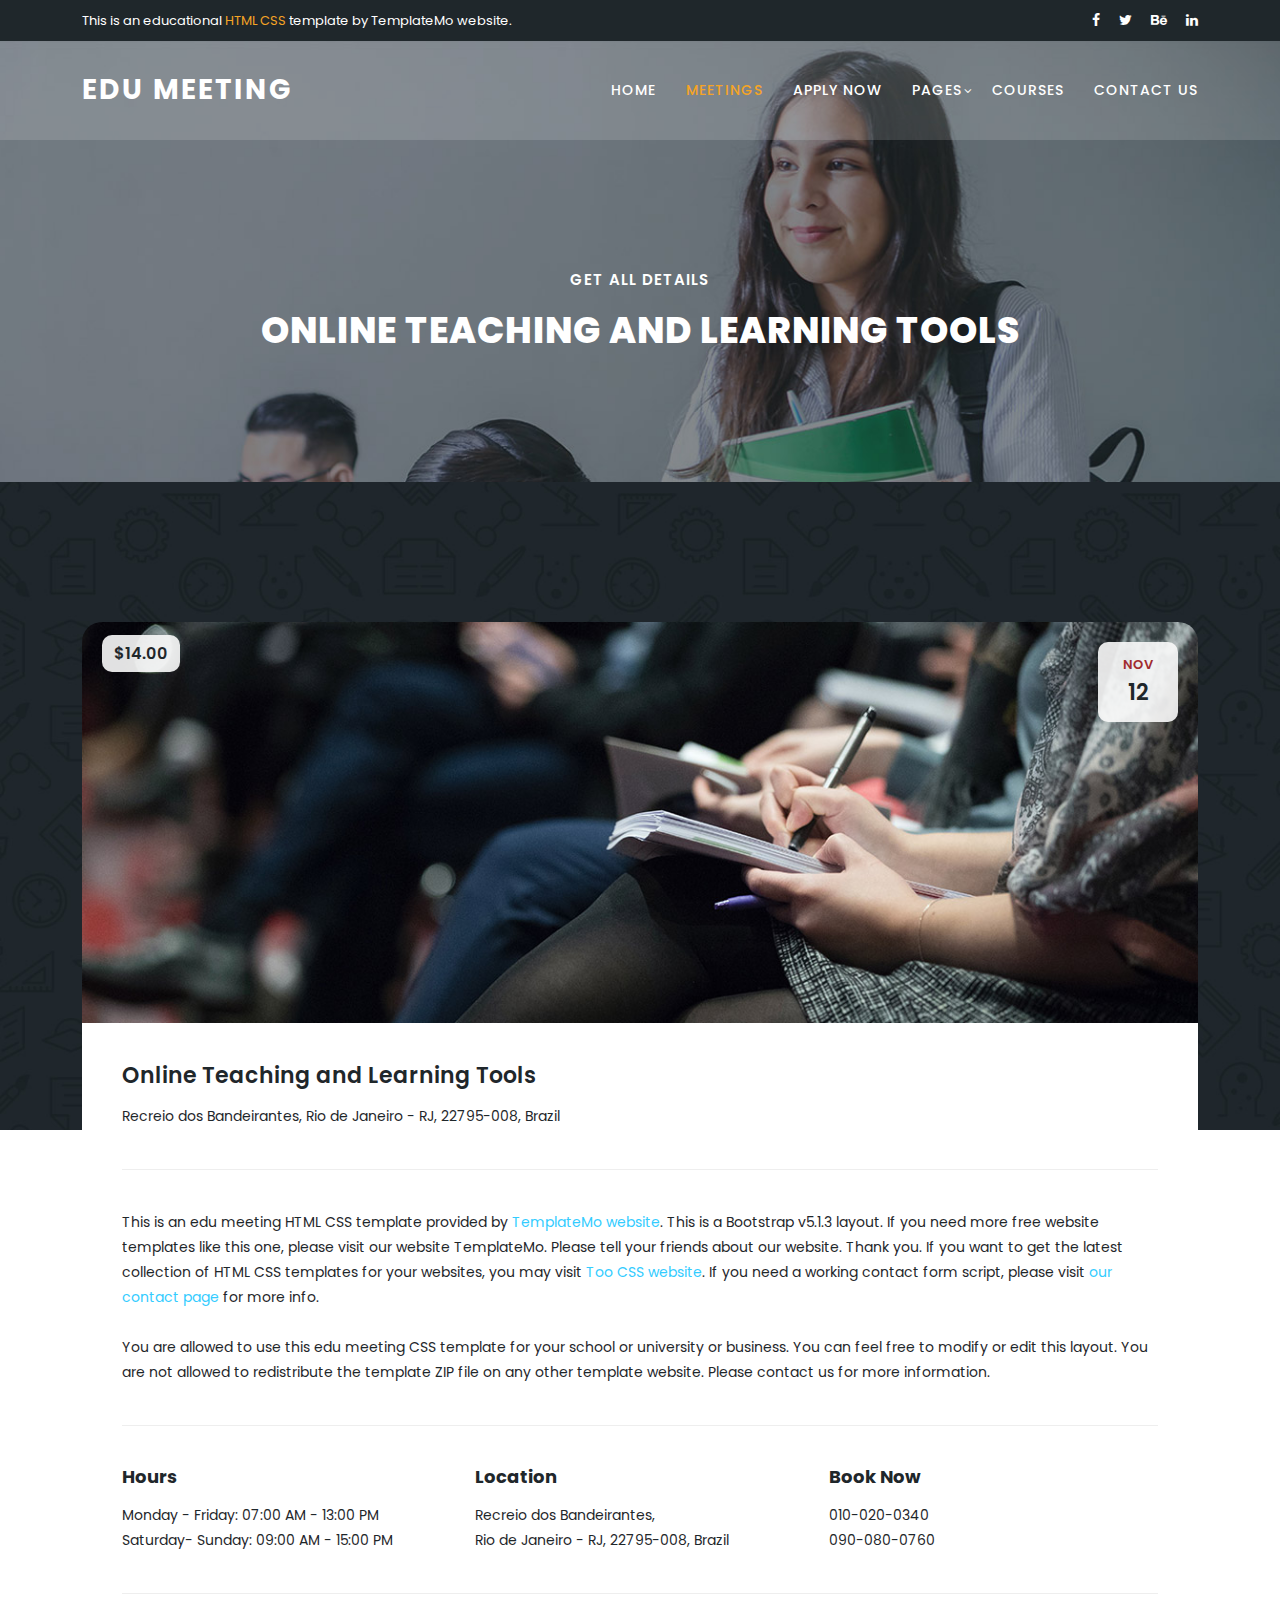
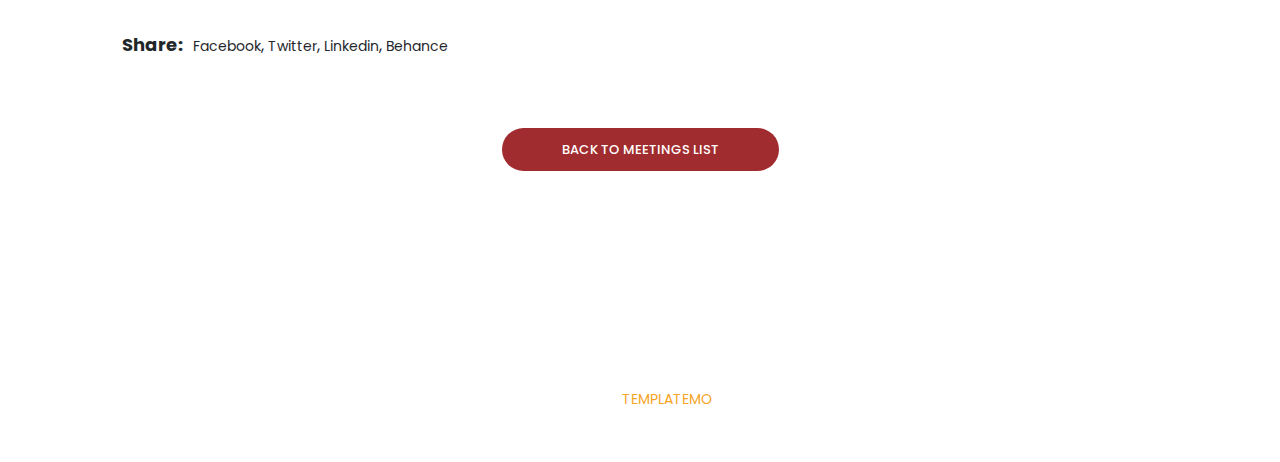
==== meeting-details.html @ 8bb0a4e4 "First" ====
<!DOCTYPE html>
<html lang="en">

  <head>

    <meta charset="utf-8">
    <meta name="viewport" content="width=device-width, initial-scale=1, shrink-to-fit=no">
    <meta name="description" content="">
    <meta name="author" content="Template Mo">
    <link href="https://fonts.googleapis.com/css?family=Poppins:100,200,300,400,500,600,700,800,900" rel="stylesheet">

    <title>Education Template - Meeting Detail Page</title>

    <!-- Bootstrap core CSS -->
    <link href="vendor/bootstrap/css/bootstrap.min.css" rel="stylesheet">


    <!-- Additional CSS Files -->
    <link rel="stylesheet" href="assets/css/fontawesome.css">
    <link rel="stylesheet" href="assets/css/templatemo-edu-meeting.css">
    <link rel="stylesheet" href="assets/css/owl.css">
    <link rel="stylesheet" href="assets/css/lightbox.css">
<!--

TemplateMo 569 Edu Meeting

https://templatemo.com/tm-569-edu-meeting

-->
  </head>

<body>

   

  <!-- Sub Header -->
  <div class="sub-header">
    <div class="container">
      <div class="row">
        <div class="col-lg-8 col-sm-8">
          <div class="left-content">
            <p>This is an educational <em>HTML CSS</em> template by TemplateMo website.</p>
          </div>
        </div>
        <div class="col-lg-4 col-sm-4">
          <div class="right-icons">
            <ul>
              <li><a href="#"><i class="fa fa-facebook"></i></a></li>
              <li><a href="#"><i class="fa fa-twitter"></i></a></li>
              <li><a href="#"><i class="fa fa-behance"></i></a></li>
              <li><a href="#"><i class="fa fa-linkedin"></i></a></li>
            </ul>
          </div>
        </div>
      </div>
    </div>
  </div>

  <!-- ***** Header Area Start ***** -->
  <header class="header-area header-sticky">
      <div class="container">
          <div class="row">
              <div class="col-12">
                  <nav class="main-nav">
                      <!-- ***** Logo Start ***** -->
                      <a href="index.html" class="logo">
                          Edu Meeting
                      </a>
                      <!-- ***** Logo End ***** -->
                      <!-- ***** Menu Start ***** -->
                      <ul class="nav">
                          <li><a href="index.html">Home</a></li>
                          <li><a href="meetings.html" class="active">Meetings</a></li>
                          <li><a href="index.html">Apply Now</a></li>
                          <li class="has-sub">
                              <a href="javascript:void(0)">Pages</a>
                              <ul class="sub-menu">
                                  <li><a href="meetings.html">Upcoming Meetings</a></li>
                                  <li><a href="meeting-details.html">Meeting Details</a></li>
                              </ul>
                          </li>
                          <li><a href="index.html">Courses</a></li> 
                          <li><a href="index.html">Contact Us</a></li> 
                      </ul>        
                      <a class='menu-trigger'>
                          <span>Menu</span>
                      </a>
                      <!-- ***** Menu End ***** -->
                  </nav>
              </div>
          </div>
      </div>
  </header>
  <!-- ***** Header Area End ***** -->

  <section class="heading-page header-text" id="top">
    <div class="container">
      <div class="row">
        <div class="col-lg-12">
          <h6>Get all details</h6>
          <h2>Online Teaching and Learning Tools</h2>
        </div>
      </div>
    </div>
  </section>

  <section class="meetings-page" id="meetings">
    <div class="container">
      <div class="row">
        <div class="col-lg-12">
          <div class="row">
            <div class="col-lg-12">
              <div class="meeting-single-item">
                <div class="thumb">
                  <div class="price">
                    <span>$14.00</span>
                  </div>
                  <div class="date">
                    <h6>Nov <span>12</span></h6>
                  </div>
                  <a href="meeting-details.html"><img src="assets/images/single-meeting.jpg" alt=""></a>
                </div>
                <div class="down-content">
                  <a href="meeting-details.html"><h4>Online Teaching and Learning Tools</h4></a>
                  <p>Recreio dos Bandeirantes, Rio de Janeiro - RJ, 22795-008, Brazil</p>
                  <p class="description">
                    This is an edu meeting HTML CSS template provided by <a href="https://templatemo.com/" target="_blank" rel="nofollow">TemplateMo website</a>. This is a Bootstrap v5.1.3 layout. If you need more free website templates like this one, please visit our website TemplateMo. Please tell your friends about our website. Thank you. If you want to get the latest collection of HTML CSS templates for your websites, you may visit <a rel="nofollow" href="https://www.toocss.com/" target="_blank">Too CSS website</a>. If you need a working contact form script, please visit <a href="https://templatemo.com/contact" target="_parent">our contact page</a> for more info.
                    
                    <br><br>You are allowed to use this edu meeting CSS template for your school or university or business. You can feel free to modify or edit this layout. You are not allowed to redistribute the template ZIP file on any other template website. Please contact us for more information.
                  </p>
                  <div class="row">
                    <div class="col-lg-4">
                      <div class="hours">
                        <h5>Hours</h5>
                        <p>Monday - Friday: 07:00 AM - 13:00 PM<br>Saturday- Sunday: 09:00 AM - 15:00 PM</p>
                      </div>
                    </div>
                    <div class="col-lg-4">
                      <div class="location">
                        <h5>Location</h5>
                        <p>Recreio dos Bandeirantes, 
                        <br>Rio de Janeiro - RJ, 22795-008, Brazil</p>
                      </div>
                    </div>
                    <div class="col-lg-4">
                      <div class="book now">
                        <h5>Book Now</h5>
                        <p>010-020-0340<br>090-080-0760</p>
                      </div>
                    </div>
                    <div class="col-lg-12">
                      <div class="share">
                        <h5>Share:</h5>
                        <ul>
                          <li><a href="#">Facebook</a>,</li>
                          <li><a href="#">Twitter</a>,</li>
                          <li><a href="#">Linkedin</a>,</li>
                          <li><a href="#">Behance</a></li>
                        </ul>
                      </div>
                    </div>
                  </div>
                </div>
              </div>
            </div>
            <div class="col-lg-12">
              <div class="main-button-red">
                <a href="meetings.html">Back To Meetings List</a>
              </div>
            </div>
          </div>
        </div>
      </div>
    </div>
    <div class="footer">
      <p>Copyright © 2022 Edu Meeting Co., Ltd. All Rights Reserved. 
          <br>Design: <a href="https://templatemo.com" target="_parent" title="free css templates">TemplateMo</a></p>
    </div>
  </section>


  <!-- Scripts -->
  <!-- Bootstrap core JavaScript -->
    <script src="vendor/jquery/jquery.min.js"></script>
    <script src="vendor/bootstrap/js/bootstrap.bundle.min.js"></script>

    <script src="assets/js/isotope.min.js"></script>
    <script src="assets/js/owl-carousel.js"></script>
    <script src="assets/js/lightbox.js"></script>
    <script src="assets/js/tabs.js"></script>
    <script src="assets/js/video.js"></script>
    <script src="assets/js/slick-slider.js"></script>
    <script src="assets/js/custom.js"></script>
    <script>
        //according to loftblog tut
        $('.nav li:first').addClass('active');

        var showSection = function showSection(section, isAnimate) {
          var
          direction = section.replace(/#/, ''),
          reqSection = $('.section').filter('[data-section="' + direction + '"]'),
          reqSectionPos = reqSection.offset().top - 0;

          if (isAnimate) {
            $('body, html').animate({
              scrollTop: reqSectionPos },
            800);
          } else {
            $('body, html').scrollTop(reqSectionPos);
          }

        };

        var checkSection = function checkSection() {
          $('.section').each(function () {
            var
            $this = $(this),
            topEdge = $this.offset().top - 80,
            bottomEdge = topEdge + $this.height(),
            wScroll = $(window).scrollTop();
            if (topEdge < wScroll && bottomEdge > wScroll) {
              var
              currentId = $this.data('section'),
              reqLink = $('a').filter('[href*=\\#' + currentId + ']');
              reqLink.closest('li').addClass('active').
              siblings().removeClass('active');
            }
          });
        };

        $('.main-menu, .responsive-menu, .scroll-to-section').on('click', 'a', function (e) {
          e.preventDefault();
          showSection($(this).attr('href'), true);
        });

        $(window).scroll(function () {
          checkSection();
        });
    </script>
</body>


  </body>

</html>
---- assets/css/templatemo-edu-meeting.css ----
/*

TemplateMo 569 Edu Meeting

https://templatemo.com/tm-569-edu-meeting

*/

/* ---------------------------------------------
Table of contents
------------------------------------------------
01. font & reset css
02. reset
03. global styles
04. header
05. banner
06. features
07. testimonials
08. contact
09. footer
10. preloader
11. search
12. portfolio

--------------------------------------------- */
/* 
---------------------------------------------
font & reset css
--------------------------------------------- 
*/
@import url("https://fonts.googleapis.com/css?family=Poppins:100,200,300,400,500,600,700,800,900");
/* 
---------------------------------------------
reset
--------------------------------------------- 
*/
html, body, div, span, applet, object, iframe, h1, h2, h3, h4, h5, h6, p, blockquote, div
pre, a, abbr, acronym, address, big, cite, code, del, dfn, em, font, img, ins, kbd, q,
s, samp, small, strike, strong, sub, sup, tt, var, b, u, i, center, dl, dt, dd, ol, ul, li,
figure, header, nav, section, article, aside, footer, figcaption {
  margin: 0;
  padding: 0;
  border: 0;
  outline: 0;
}

.clearfix:after {
  content: ".";
  display: block;
  clear: both;
  visibility: hidden;
  line-height: 0;
  height: 0;
}

.clearfix {
  display: inline-block;
}

html[xmlns] .clearfix {
  display: block;
}

* html .clearfix {
  height: 1%;
}

ul, li {
  padding: 0;
  margin: 0;
  list-style: none;
}

header, nav, section, article, aside, footer, hgroup {
  display: block;
}

* {
  box-sizing: border-box;
}

html, body {
  font-family: 'Poppins', sans-serif;
  font-weight: 400;
  background-color: #fff;
  font-size: 16px;
  -ms-text-size-adjust: 100%;
  -webkit-font-smoothing: antialiased;
  -moz-osx-font-smoothing: grayscale;
}

a {
  text-decoration: none !important;
  color: #3CF;
}

a:hover {
	color: #FC3;
}

h1, h2, h3, h4, h5, h6 {
  margin-top: 0px;
  margin-bottom: 0px;
}

ul {
  margin-bottom: 0px;
}

p {
  font-size: 14px;
  line-height: 25px;
  color: #2a2a2a;
}

img {
  width: 100%;
  overflow: hidden;
}

/* 
---------------------------------------------
global styles
--------------------------------------------- 
*/
html,
body {
  background: #fff;
  font-family: 'Poppins', sans-serif;
}

::selection {
  background: #f5a425;
  color: #fff;
}

::-moz-selection {
  background: #f5a425;
  color: #fff;
}

@media (max-width: 991px) {
  html, body {
    overflow-x: hidden;
  }
  .mobile-top-fix {
    margin-top: 30px;
    margin-bottom: 0px;
  }
  .mobile-bottom-fix {
    margin-bottom: 30px;
  }
  .mobile-bottom-fix-big {
    margin-bottom: 60px;
  }
}

.main-button-red a {
  font-size: 13px;
  color: #fff;
  background-color: #a12c2f;
  padding: 12px 30px;
  display: inline-block;
  border-radius: 22px;
  font-weight: 500;
  text-transform: uppercase;
  transition: all .3s;
}

.main-button-red a:hover {
  opacity: 0.9;
}

.main-button-yellow a {
  font-size: 13px;
  color: #fff;
  background-color: #f5a425;
  padding: 12px 30px;
  display: inline-block;
  border-radius: 22px;
  font-weight: 500;
  text-transform: uppercase;
  transition: all .3s;
}

.main-button-yellow a:hover {
  opacity: 0.9;
}

.section-heading h2 {
  line-height: 40px;
  margin-top: 0px;
  margin-bottom: 50px; 
  padding-bottom: 20px;
  border-bottom: 1px solid rgba(250,250,250,0.15);
  font-size: 22px;
  font-weight: 700;
  text-transform: uppercase;
  color: #fff;
}


/* 
---------------------------------------------
header
--------------------------------------------- 
*/

.sub-header {
  background-color: #1f272b;
  position: relative;
  z-index: 1111;
}

.sub-header .left-content p {
  color: #fff;
  padding: 8px 0px;
  font-size: 13px;
}

.sub-header .right-icons {
  text-align: right;
  padding: 8px 0px;
}

.sub-header .right-icons ul li {
  display: inline-block;
  margin-left: 15px;
}

.sub-header .right-icons ul li a {
  color: #fff;
  font-size: 14px;
  transition: all .3s;
}

.sub-header .right-icons ul li a:hover {
  color: #f5a425;
}

.sub-header .left-content p em {
   font-style: normal;
   color: #f5a425;
}

.background-header {
  background-color: #fff!important;
  height: 80px!important;
  position: fixed!important;
  top: 0!important;
  left: 0;
  right: 0;
  box-shadow: 0px 0px 10px rgba(0,0,0,0.15)!important;
}

.background-header .main-nav .nav li a {
  color: #1e1e1e!important;
}

.background-header .logo,
.background-header .main-nav .nav li a {
  color: #1e1e1e!important;
}

.background-header .main-nav .nav li:hover a {
  color: #fb5849!important;
}

.background-header .nav li a.active {
  color: #fb5849!important;
}

.header-area {
  background-color: rgba(250,250,250,0.15);
  position: absolute;
  top: 40px;
  left: 0;
  right: 0;
  z-index: 100;
  -webkit-transition: all .5s ease 0s;
  -moz-transition: all .5s ease 0s;
  -o-transition: all .5s ease 0s;
  transition: all .5s ease 0s;
}

.header-area .main-nav {
  min-height: 80px;
  background: transparent;
}

.header-area .main-nav .logo {
  line-height: 100px;
  color: #fff;
  font-size: 28px;
  font-weight: 700;
  text-transform: uppercase;
  letter-spacing: 2px;
  float: left;
  -webkit-transition: all 0.3s ease 0s;
  -moz-transition: all 0.3s ease 0s;
  -o-transition: all 0.3s ease 0s;
  transition: all 0.3s ease 0s;
}

.background-header .main-nav .logo {
  line-height: 75px;
}

.background-header .nav {
  margin-top: 20px !important;
}

.header-area .main-nav .nav {
  float: right;
  margin-top: 30px;
  margin-right: 0px;
  background-color: transparent;
  -webkit-transition: all 0.3s ease 0s;
  -moz-transition: all 0.3s ease 0s;
  -o-transition: all 0.3s ease 0s;
  transition: all 0.3s ease 0s;
  position: relative;
  z-index: 999;
}

.header-area .main-nav .nav li {
  padding-left: 15px;
  padding-right: 15px;
}

.header-area .main-nav .nav li:last-child {
  padding-right: 0px;
}

.header-area .main-nav .nav li a {
  display: block;
  font-weight: 500;
  font-size: 14px;
  text-transform: uppercase;
  color: #fff;
  -webkit-transition: all 0.3s ease 0s;
  -moz-transition: all 0.3s ease 0s;
  -o-transition: all 0.3s ease 0s;
  transition: all 0.3s ease 0s;
  height: 40px;
  line-height: 40px;
  border: transparent;
  letter-spacing: 1px;
}

.header-area .main-nav .nav li:hover a,
.header-area .main-nav .nav li a.active {
  color: #f5a425!important;
}

.background-header .main-nav .nav li:hover a,
.background-header .main-nav .nav li a.active {
  color: #f5a425!important;
  opacity: 1;
}

.header-area .main-nav .nav li.has-sub {
  position: relative;
  padding-right: 15px;
}

.header-area .main-nav .nav li.has-sub:after {
  font-family: FontAwesome;
  content: "\f107";
  font-size: 12px;
  color: #fff;
  position: absolute;
  right: 5px;
  top: 12px;
}

.background-header .main-nav .nav li.has-sub:after {
  color: #1e1e1e;
}

.header-area .main-nav .nav li.has-sub ul.sub-menu {
  position: absolute;
  width: 200px;
  box-shadow: 0 2px 28px 0 rgba(0, 0, 0, 0.06);
  overflow: hidden;
  top: 40px;
  opacity: 0;
  transition: all .3s;
  transform: translateY(+2em);
  visibility: hidden;
  z-index: -1;
}

.header-area .main-nav .nav li.has-sub ul.sub-menu li {
  margin-left: 0px;
  padding-left: 0px;
  padding-right: 0px;
}

.header-area .main-nav .nav li.has-sub ul.sub-menu li a {
  opacity: 1;
  display: block;
  background: #f7f7f7;
  color: #2a2a2a!important;
  padding-left: 20px;
  height: 40px;
  line-height: 40px;
  -webkit-transition: all 0.3s ease 0s;
  -moz-transition: all 0.3s ease 0s;
  -o-transition: all 0.3s ease 0s;
  transition: all 0.3s ease 0s;
  position: relative;
  font-size: 13px;
  font-weight: 400;
  border-bottom: 1px solid #eee;
}

.header-area .main-nav .nav li.has-sub ul li a:hover {
  background: #fff;
  color: #f5a425!important;
  padding-left: 25px;
}

.header-area .main-nav .nav li.has-sub ul li a:hover:before {
  width: 3px;
}

.header-area .main-nav .nav li.has-sub:hover ul.sub-menu {
  visibility: visible;
  opacity: 1;
  z-index: 1;
  transform: translateY(0%);
  transition-delay: 0s, 0s, 0.3s;
}

.header-area .main-nav .menu-trigger {
  cursor: pointer;
  display: block;
  position: absolute;
  top: 33px;
  width: 32px;
  height: 40px;
  text-indent: -9999em;
  z-index: 99;
  right: 40px;
  display: none;
}

.background-header .main-nav .menu-trigger {
  top: 23px;
}

.header-area .main-nav .menu-trigger span,
.header-area .main-nav .menu-trigger span:before,
.header-area .main-nav .menu-trigger span:after {
  -moz-transition: all 0.4s;
  -o-transition: all 0.4s;
  -webkit-transition: all 0.4s;
  transition: all 0.4s;
  background-color: #1e1e1e;
  display: block;
  position: absolute;
  width: 30px;
  height: 2px;
  left: 0;
}

.background-header .main-nav .menu-trigger span,
.background-header .main-nav .menu-trigger span:before,
.background-header .main-nav .menu-trigger span:after {
  background-color: #1e1e1e;
}

.header-area .main-nav .menu-trigger span:before,
.header-area .main-nav .menu-trigger span:after {
  -moz-transition: all 0.4s;
  -o-transition: all 0.4s;
  -webkit-transition: all 0.4s;
  transition: all 0.4s;
  background-color: #1e1e1e;
  display: block;
  position: absolute;
  width: 30px;
  height: 2px;
  left: 0;
  width: 75%;
}

.background-header .main-nav .menu-trigger span:before,
.background-header .main-nav .menu-trigger span:after {
  background-color: #1e1e1e;
}

.header-area .main-nav .menu-trigger span:before,
.header-area .main-nav .menu-trigger span:after {
  content: "";
}

.header-area .main-nav .menu-trigger span {
  top: 16px;
}

.header-area .main-nav .menu-trigger span:before {
  -moz-transform-origin: 33% 100%;
  -ms-transform-origin: 33% 100%;
  -webkit-transform-origin: 33% 100%;
  transform-origin: 33% 100%;
  top: -10px;
  z-index: 10;
}

.header-area .main-nav .menu-trigger span:after {
  -moz-transform-origin: 33% 0;
  -ms-transform-origin: 33% 0;
  -webkit-transform-origin: 33% 0;
  transform-origin: 33% 0;
  top: 10px;
}

.header-area .main-nav .menu-trigger.active span,
.header-area .main-nav .menu-trigger.active span:before,
.header-area .main-nav .menu-trigger.active span:after {
  background-color: transparent;
  width: 100%;
}

.header-area .main-nav .menu-trigger.active span:before {
  -moz-transform: translateY(6px) translateX(1px) rotate(45deg);
  -ms-transform: translateY(6px) translateX(1px) rotate(45deg);
  -webkit-transform: translateY(6px) translateX(1px) rotate(45deg);
  transform: translateY(6px) translateX(1px) rotate(45deg);
  background-color: #1e1e1e;
}

.background-header .main-nav .menu-trigger.active span:before {
  background-color: #1e1e1e;
}

.header-area .main-nav .menu-trigger.active span:after {
  -moz-transform: translateY(-6px) translateX(1px) rotate(-45deg);
  -ms-transform: translateY(-6px) translateX(1px) rotate(-45deg);
  -webkit-transform: translateY(-6px) translateX(1px) rotate(-45deg);
  transform: translateY(-6px) translateX(1px) rotate(-45deg);
  background-color: #1e1e1e;
}

.background-header .main-nav .menu-trigger.active span:after {
  background-color: #1e1e1e;
}

.header-area.header-sticky {
  min-height: 80px;
}

.header-area .nav {
  margin-top: 30px;
}

.header-area.header-sticky .nav li a.active {
  color: #f5a425;
}

@media (max-width: 1200px) {
  .header-area .main-nav .nav li {
    padding-left: 7px;
    padding-right: 7px;
  }
  .header-area .main-nav:before {
    display: none;
  }
}

@media (max-width: 767px) {
  .header-area .main-nav .logo {
    color: #1e1e1e;
  }
  .header-area.header-sticky .nav li a:hover,
  .header-area.header-sticky .nav li a.active {
    color: #f5a425!important;
    opacity: 1;
  }
  .header-area.header-sticky .nav li.search-icon a {
    width: 100%;
  }
  .header-area {
    background-color: #f7f7f7;
    padding: 0px 15px;
    height: 100px;
    box-shadow: none;
    text-align: center;
  }
  .header-area .container {
    padding: 0px;
  }
  .header-area .logo {
    margin-left: 30px;
  }
  .header-area .menu-trigger {
    display: block !important;
  }
  .header-area .main-nav {
    overflow: hidden;
  }
  .header-area .main-nav .nav {
    float: none;
    width: 100%;
    display: none;
    -webkit-transition: all 0s ease 0s;
    -moz-transition: all 0s ease 0s;
    -o-transition: all 0s ease 0s;
    transition: all 0s ease 0s;
    margin-left: 0px;
  }
  .header-area .main-nav .nav li:first-child {
    border-top: 1px solid #eee;
  }
  .header-area.header-sticky .nav {
    margin-top: 100px !important;
  }
  .header-area .main-nav .nav li {
    width: 100%;
    background: #fff;
    border-bottom: 1px solid #eee;
    padding-left: 0px !important;
    padding-right: 0px !important;
  }
  .header-area .main-nav .nav li a {
    height: 50px !important;
    line-height: 50px !important;
    padding: 0px !important;
    border: none !important;
    background: #f7f7f7 !important;
    color: #191a20 !important;
  }
  .header-area .main-nav .nav li a:hover {
    background: #eee !important;
    color: #f5a425!important;
  }
  .header-area .main-nav .nav li.has-sub ul.sub-menu {
    position: relative;
    visibility: inherit;
    opacity: 1;
    z-index: 1;
    transform: translateY(0%);
    top: 0px;
    width: 100%;
    box-shadow: none;
    height: 0px;
    transition: all 0s;
  }
  .header-area .main-nav .nav li.submenu ul li a {
    font-size: 12px;
    font-weight: 400;
  }
  .header-area .main-nav .nav li.submenu ul li a:hover:before {
    width: 0px;
  }
  .header-area .main-nav .nav li.has-sub ul.sub-menu {
    height: auto;
  }
  .header-area .main-nav .nav li.has-sub:after {
    color: #3B566E;
    right: 30px;
    font-size: 14px;
    top: 15px;
  }
  .header-area .main-nav .nav li.submenu:hover ul, .header-area .main-nav .nav li.submenu:focus ul {
    height: 0px;
  }
}

@media (min-width: 767px) {
  .header-area .main-nav .nav {
    display: flex !important;
  }
}


/* 
---------------------------------------------
banner
--------------------------------------------- 
*/

.main-banner {
  position: relative;
  max-height: 100%;
  overflow: hidden;
  margin-bottom: -7px;
}

#bg-video {
    min-width: 100%;
    min-height: 100vh;
    max-width: 100%;
    max-height: 100vh;
    object-fit: cover;
    z-index: -1;
}

#bg-video::-webkit-media-controls {
    display: none !important;
}

.video-overlay {
    position: absolute;
    background-color: rgba(31,39,43,0.75);
    top: 0;
    left: 0;
    bottom: 0;
    right: 0;
    width: 100%;
}

.main-banner .caption {
  position: absolute;
  top: 50%;
  transform: translateY(-50%);
}

.main-banner .caption h6 {
  margin-top: 0px;
  font-size: 15px;
  text-transform: uppercase;
  font-weight: 600;
  color: #fff;
  letter-spacing: 1px;
}

.main-banner .caption h2 {
  margin-top: 20px;
  margin-bottom: 20px;
  font-size: 36px;
  text-transform: uppercase;
  font-weight: 800;
  color: #fff;
  letter-spacing: 1px;
}

.main-banner .caption h2 em {
  font-style: normal;
  color: #f5a425;
  font-weight: 900;
}

.main-banner .caption p {
  color: #fff;
  font-size: 14px;
  max-width: 570px;
}

.main-banner .caption .main-button-red {
  margin-top: 30px;
}

@media screen and (max-width: 767px) {

  .main-banner .caption h6 {
    font-weight: 500;
  }

  .main-banner .caption h2 {
    font-size: 36px;
  }

}


/*
---------------------------------------------
services
---------------------------------------------
*/

.services {
  margin-top: -135px;
  position: absolute;
  width: 100%;
}

.services .item {
  background-image: url(../images/service-item-bg.jpg);
  background-repeat: no-repeat;
  background-size: cover;
  background-position: center center;
  border-radius: 20px;
  text-align: center;
  color: #fff;
  padding: 40px;
}

.services .item .icon {
  max-width: 60px;
  margin: 0 auto;
}

.services .item h4 {
  margin-top: 25px;
  margin-bottom: 15px;
  font-size: 18px;
  font-weight: 600;
}

.services .item p {
  color: #fff;
  font-size: 13px;
}

.services .owl-nav {
  display: inline-block !important;
  text-align: center;
  position: absolute;
  width: 100%;
  top: 50%;
  transform: translateY(-25px);
}
    
.services .owl-nav .owl-prev{
  margin-right: 10px;
  outline: none;
  position: absolute;
  left: -80px;
}

.services .owl-nav .owl-prev span,
.services .owl-nav .owl-next span {
  opacity: 0;
}

.services .owl-nav .owl-prev:before {
  display: inline-block;
  font-family: 'FontAwesome';
  color: #1e1e1e;
  font-size: 25px;
  font-weight: 700;
  content: '\f104';
  background-color: #fff;
  width: 50px;
  height: 50px;
  border-radius: 50%;
  line-height: 50px;
}

.services .owl-nav .owl-prev {
  opacity: 1;
  transition: all .5s;
}

.services .owl-nav .owl-prev:hover {
  opacity: 0.9;
}

.services .owl-nav .owl-next {
  opacity: 1;
  transition: all .5s;
}

.services .owl-nav .owl-next:hover {
  opacity: 0.9;
}

.services .owl-nav .owl-next{
  margin-left: 10px;
  outline: none;
  position: absolute;
  right: -85px;
}

.services .owl-nav .owl-next:before {
  display: inline-block;
  font-family: 'FontAwesome';
  color: #1e1e1e;
  font-size: 25px;
  font-weight: 700;
  content: '\f105';
  background-color: #fff;
  width: 50px;
  height: 50px;
  border-radius: 50%;
  line-height: 50px;
}


/*
---------------------------------------------
upcoming meetings
---------------------------------------------
*/

section.upcoming-meetings {
  background-image: url(../images/meetings-bg.jpg);
  background-position: center center;
  background-attachment: fixed;
  background-repeat: no-repeat;
  background-size: cover;
  padding-top: 230px;
  padding-bottom: 110px;
}

section.upcoming-meetings .section-heading {
  text-align: center;
}

section.upcoming-meetings .categories {
  background-color: #fff;
  border-radius: 20px;
  padding: 40px;
  margin-right: 45px;
}

section.upcoming-meetings .categories h4 {
  font-size: 18px;
  font-weight: 600;
  color: #1f272b;
  margin-bottom: 30px;
  padding-bottom: 20px;
  border-bottom: 1px solid #eee;
}

section.upcoming-meetings .categories ul li {
  display: inline-block;
  margin-bottom: 15px;
}

section.upcoming-meetings .categories ul li a {
  font-size: 15px;
  color: #1f272b;
  font-weight: 500;
  transition: all .3s;
}

section.upcoming-meetings .categories ul li a:hover {
  color: #a12c2f;
}

section.upcoming-meetings .categories .main-button-red {
  border-top: 1px solid #eee;
  padding-top: 30px;
  margin-top: 15px;
}

section.upcoming-meetings .categories .main-button-red a {
  width: 100%;
  text-align: center;
}

.meeting-item {
  margin-bottom: 30px;
}

.meeting-item .thumb {
  position: relative;
}

.meeting-item .thumb img {
  border-top-right-radius: 20px;
  border-top-left-radius: 20px;
}

.meeting-item .thumb .price {
  position: absolute;
  left: 20px;
  top: 20px;
}

.meeting-item .thumb .price span {
  font-size: 16px;
  color: #1f272b;
  font-weight: 600;
  background-color: rgba(250,250,250,0.9);
  padding: 7px 12px;
  border-radius: 10px;
}

.meeting-item .down-content {
  background-color: #fff;
  padding: 30px;
  border-bottom-right-radius: 20px;
  border-bottom-left-radius: 20px;
}

.meeting-item .down-content .date {
  float: left;
  text-align: center;
  display: inline-block;
  margin-right: 20px;
}

.meeting-item .down-content .date h6 {
  font-size: 13px;
  text-transform: uppercase;
  font-weight: 600;
  color: #a12c2f;
}

.meeting-item .down-content .date span {
  display: block;
  color: #1f272b;
  font-size: 22px;
  margin-top: 7px;
}

.meeting-item .down-content h4 {
  font-size: 18px;
  color: #1f272b;
  font-weight: 600;
  display: inline-block;
  margin-bottom: 15px;
}

.meeting-item .down-content p {
  margin-left: 50px;
  color: #1f272b;
  font-size: 14px;
}



/*
---------------------------------------------
apply now
---------------------------------------------
*/

section.apply-now {
  background-image: url(../images/apply-bg.jpg);
  background-position: center center;
  background-attachment: fixed;
  background-repeat: no-repeat;
  background-size: cover;
  padding: 140px 0px;
}

section.apply-now .item {
  background-color: rgba(250,250,250,0.15);
  padding: 40px;
  margin-bottom: 30px;
}

section.apply-now .item h3 {
  color: #fff;
  text-transform: uppercase;
  font-size: 24px;
  font-weight: 700;
  margin-bottom: 20px;
}

section.apply-now .item p {
  color: #fff;
  margin-bottom: 20px;
}

.accordions {
  border-radius: 20px;
  padding: 40px;
  background-color: #fff;
  margin-left: 45px;
}
.accordions .accordion {
  border-bottom: 1px solid #eee;
}
.accordions .last-accordion {
  border-bottom: none;
}
.accordion-head {
  padding: 20px;  
  font-size: 18px;
  font-weight: 700;
  color: #1f272b;
  cursor: pointer;
  transition: color 200ms ease-in-out;
  border-bottom: 1px solid #fff;
}
@media screen and (min-width: 768px) {
  .accordion-head {
    padding: 1rem;
    font-size: 1.2rem;
  }
}
.accordion-head .icon {
  float: right;
  transition: transform 200ms ease-in-out;
}
.accordion-head.is-open {
  color: #f5a425;
  border-bottom: none;
}
.accordion-head.is-open .icon {
  transform: rotate(45deg);
}
.accordion-body {
  overflow: hidden;
  height: 0;
  transition: height 300ms ease-in-out;
  border-bottom: 1px solid #fff;
}
.accordion-body > .content {
  padding: 20px;
  padding-top: 0;
}


/* 
---------------------------------------------
courses
--------------------------------------------- 
*/

section.our-courses {
  background-image: url(../images/meetings-bg.jpg);
  background-position: center center;
  background-attachment: fixed;
  background-repeat: no-repeat;
  background-size: cover;
  padding-top: 140px;
  padding-bottom: 130px;
}

.our-courses .item .down-content {
  background-color: #fff;
}

.our-courses .item .down-content h4 {
  padding: 25px;
  font-size: 18px;
  color: #1f272b;
  text-align: center; 
  border-bottom: 1px solid #eee;
}

.our-courses .item .down-content .info {
  padding: 25px;
}

.our-courses .item .down-content .info ul li {
  display: inline-block;
  margin-right: 1px;
}

.our-courses .item .down-content .info ul li i {
  color: #f5a425;
  font-size: 14px;
}

.our-courses .item .down-content .info span {
  color: #a12c2f;
  font-size: 15px;
  font-weight: 600;
  text-align: right;
  display: inline-block;
  width: 100%;
}

.our-courses .owl-nav {
  text-align: center;
  position: absolute;
  width: 100%;
  top: 50%;
  transform: translateY(-45px);
}

.our-courses .owl-dots {
  display: inline-block;
  text-align: center;
  width: 100%;
  margin-top: 40px;
}

.our-courses .owl-dots .owl-dot {
  transition: all .5s;
  width: 7px;
  height: 7px;
  background-color: #fff;
  margin: 0px 5px;
  border-radius: 50%;
  outline: none;
}

.our-courses .owl-dots .active {
  width: 24px;
  height: 8px;
  border-radius: 4px;
}
    
.our-courses .owl-nav .owl-prev{
  margin-right: 10px;
  outline: none;
  position: absolute;
  left: -80px;
}

.our-courses .owl-nav .owl-prev span,
.our-courses .owl-nav .owl-next span {
  opacity: 0;
}

.our-courses .owl-nav .owl-prev:before {
  display: inline-block;
  font-family: 'FontAwesome';
  color: #1e1e1e;
  font-size: 25px;
  font-weight: 700;
  content: '\f104';
  background-color: #fff;
  width: 50px;
  height: 50px;
  border-radius: 50%;
  line-height: 50px;
}

.our-courses .owl-nav .owl-prev {
  opacity: 1;
  transition: all .5s;
}

.our-courses .owl-nav .owl-prev:hover {
  opacity: 0.9;
}

.our-courses .owl-nav .owl-next {
  opacity: 1;
  transition: all .5s;
}

.our-courses .owl-nav .owl-next:hover {
  opacity: 0.9;
}

.our-courses .owl-nav .owl-next{
  margin-left: 10px;
  outline: none;
  position: absolute;
  right: -85px;
}

.our-courses .owl-nav .owl-next:before {
  display: inline-block;
  font-family: 'FontAwesome';
  color: #1e1e1e;
  font-size: 25px;
  font-weight: 700;
  content: '\f105';
  background-color: #fff;
  width: 50px;
  height: 50px;
  border-radius: 50%;
  line-height: 50px;
}


/*
---------------------------------------------
our facts
---------------------------------------------
*/

section.our-facts {
  background-image: url(../images/facts-bg.jpg);
  background-position: center center;
  background-attachment: fixed;
  background-repeat: no-repeat;
  background-size: cover;
  padding: 140px 0px 125px 0px;
}

section.our-facts h2 {
  font-size: 38px;
  color: #fff;
  line-height: 50px;
  font-weight: 700;
  letter-spacing: 0.5px;
  margin-bottom: 50px;
}

.count-area-content {
  text-align: center;
  background-color: rgba(250,250,250,0.15);
  border-radius: 20px;
  padding: 25px 30px 35px 30px;
  margin: 15px 0px;
}

.percentage .count-digit:after {
  content: '%';
  margin-left: 3px;
}

.count-digit {
    margin: 5px 0px;
    color: #f5a425;
    font-weight: 700;
    font-size: 36px;
}
.count-title {
    font-size: 18px;
    font-weight: 500;
    color: #fff;
    letter-spacing: 0.5px;
}

.new-students {
  margin-top: 45px;
}

section.our-facts .video {
  text-align: center;
  margin-left: 70px;
  background-image: url(../images/video-item-bg.jpg);
  background-repeat: no-repeat;
  background-position: center center;
  background-size: cover;
  border-radius: 20px;
}

section.our-facts .video img {
  padding: 170px 0px;
  max-width: 56px;
}


/* 
---------------------------------------------
contact us
--------------------------------------------- 
*/

section.contact-us {
  background-image: url(../images/meetings-bg.jpg);
  background-position: center center;
  background-attachment: fixed;
  background-repeat: no-repeat;
  background-size: cover;
  padding: 140px 0px 0px 0px;
}

section.contact-us #contact {
  background-color: #fff;
  border-radius: 20px;
  padding: 40px;
}

section.contact-us #contact h2 {
  text-transform: uppercase;
  color: #1f272b;
  border-bottom: 1px solid #eee;
  margin-bottom: 40px;
  padding-bottom: 20px;
  font-size: 22px;
  font-weight: 700;
}

section.contact-us #contact input {
  width: 100%;
  height: 40px;
  border-radius: 20px;
  background-color: #f7f7f7;
  outline: none;
  border: none;
  box-shadow: none;
  font-size: 13px;
  font-weight: 500;
  color: #7a7a7a;
  padding: 0px 15px;
  margin-bottom: 30px;
}

section.contact-us #contact textarea {
  width: 100%;
  min-height: 140px;
  max-height: 180px;
  border-radius: 20px;
  background-color: #f7f7f7;
  outline: none;
  border: none;
  box-shadow: none;
  font-size: 13px;
  font-weight: 500;
  color: #7a7a7a;
  padding: 15px;
  margin-bottom: 30px;
}

section.contact-us #contact button {
  font-size: 13px;
  color: #fff;
  background-color: #a12c2f;
  padding: 12px 30px;
  display: inline-block;
  border-radius: 22px;
  font-weight: 500;
  text-transform: uppercase;
  transition: all .3s;
  border: none;
  outline: none;
}

section.contact-us #contact button:hover {
  opacity: 0.9;
}

section.contact-us .right-info {
  background-color: #a12c2f;
  border-radius: 20px;
  padding: 40px;
}

section.contact-us .right-info ul li {
  display: inline-block;
  border-bottom: 1px solid rgba(250,250,250,0.15);
  margin-bottom: 30px;
  padding-bottom: 30px;
}

section.contact-us .right-info ul li:last-child {
  margin-bottom: 0;
  padding-bottom: 0;
  border-bottom: none;
}

section.contact-us .right-info ul li h6 {
  color: #fff;
  font-size: 15px;
  font-weight: 600;
  margin-bottom: 10px;
}

section.contact-us .right-info ul li span {
  display: block;
  font-size: 18px;
  color: #fff;
  font-weight: 700;
}

.footer {
  text-align: center;
  margin-top: 140px;
  border-top: 1px solid rgba(250,250,250,0.15);
  padding: 50px 0px;
}
.footer p {
  text-transform: uppercase;
  font-size: 14px;
  color: #fff;
}

.footer p a {
  color: #f5a425;
}


/*
---------------------------------------------
heading page
---------------------------------------------
*/

section.heading-page {
  background-image: url(../images/heading-bg.jpg);
  background-position: center center;
  background-repeat: no-repeat;
  background-size: cover;
  padding-top: 230px;
  padding-bottom: 110px;
  text-align: center;
}

section.heading-page h6 {
  margin-top: 0px;
  font-size: 15px;
  text-transform: uppercase;
  font-weight: 600;
  color: #fff;
  letter-spacing: 1px;
}

section.heading-page h2 {
  margin-top: 20px;
  margin-bottom: 20px;
  font-size: 36px;
  text-transform: uppercase;
  font-weight: 800;
  color: #fff;
  letter-spacing: 1px;
}


/*
---------------------------------------------
upcoming meetings page
---------------------------------------------
*/

section.meetings-page {
  background-image: url(../images/meetings-page-bg.jpg);
  background-position: center center;
  background-attachment: fixed;
  background-repeat: no-repeat;
  background-size: cover;
  padding-top: 140px;
  padding-bottom: 0px;
}

section.meetings-page .filters {
  text-align: center;
  margin-bottom: 60px;
}

section.meetings-page .filters li {
  font-size: 13px;
  color: #a12c2f;
  background-color: #fff;
  padding: 11px 30px;
  display: inline-block;
  border-radius: 22px;
  font-weight: 600;
  text-transform: uppercase;
  transition: all .3s;
  cursor: pointer;
  margin: 0px 3px;
}

section.meetings-page .filters ul li.active,
section.meetings-page .filters ul li:hover {
  background-color: #a12c2f;
  color: #fff;
}

section.meetings-page .pagination {
  text-align: center;
  width: 100%;
  margin-top: 30px;
  display: inline-block;
}

section.meetings-page .pagination ul li {
  display: inline-block;
}

section.meetings-page .pagination ul li a {
  width: 40px;
  height: 40px;
  background-color: #fff;
  border-radius: 10px;
  color: #1f272b;
  display: inline-block;
  text-align: center;
  line-height: 40px;
  font-weight: 600;
  font-size: 15px;
  transition: all .3s;
}

section.meetings-page .main-button-red {
  text-align: center;
}

section.meetings-page .main-button-red a {
  padding: 12px 60px;
  text-align: center;
  margin-top: 30px;
}

section.meetings-page .pagination ul li.active a,
section.meetings-page .pagination ul li a:hover {
  background-color: #a12c2f;
  color: #fff;
}

.meeting-single-item .thumb {
  position: relative;
}

.meeting-single-item .thumb img {
  border-top-right-radius: 20px;
  border-top-left-radius: 20px;
}

.meeting-single-item .thumb .price {
  position: absolute;
  left: 20px;
  top: 20px;
}

.meeting-single-item .thumb .price span {
  font-size: 16px;
  color: #1f272b;
  font-weight: 600;
  background-color: rgba(250,250,250,0.9);
  padding: 7px 12px;
  border-radius: 10px;
}

.meeting-single-item .down-content {
  background-color: #fff;
  padding: 40px;
  border-bottom-right-radius: 20px;
  border-bottom-left-radius: 20px;
}

.meeting-single-item .thumb .date {
  position: absolute;
  background-color: rgba(250,250,250,0.9);
  width: 80px;
  height: 80px;
  text-align: center;
  padding: 15px 0px;
  border-radius: 10px;
  right: 20px;
  top: 20px;
}

.meeting-single-item .thumb .date h6 {
  font-size: 13px;
  text-transform: uppercase;
  font-weight: 600;
  color: #a12c2f;
}

.meeting-single-item .thumb .date span {
  display: block;
  color: #1f272b;
  font-size: 22px;
  margin-top: 7px;
}

.meeting-single-item .down-content h4 {
  font-size: 22px;
  color: #1f272b;
  font-weight: 600;
  display: inline-block;
  margin-bottom: 15px;
}

.meeting-single-item .down-content h5 {
  font-size: 18px;
  color: #1f272b;
  font-weight: 700;
  display: inline-block;
  margin-bottom: 15px;
}

.meeting-single-item .down-content p {
  color: #1f272b;
  font-size: 14px;
}

.meeting-single-item .down-content p.description {
  margin-top: 40px;
  padding-top: 40px;
  border-top: 1px solid #eee;
  margin-bottom: 40px;
  padding-bottom: 40px;
  border-bottom: 1px solid #eee;
}

.meeting-single-item .down-content .share {
  margin-top: 40px;
  padding-top: 40px;
  border-top: 1px solid #eee;
}

.meeting-single-item .down-content .share h5 {
  float: left;
  margin-right: 10px;
  margin-bottom: 0px;
}

.meeting-single-item .down-content .share ul li {
  display: inline;
}

.meeting-single-item .down-content .share ul li a {
  font-size: 14px;
  color: #1f272b;
  transition: all .3s;
}

.meeting-single-item .down-content .share ul li a:hover {
  color: #f5a425;
}

/* Meeting item column */
.templatemo-item-col {
	width: 31%;
}

@media (max-width: 992px) {
	.templatemo-item-col {
		width: 45%;
	}
}

@media (max-width: 767px) {
	.templatemo-item-col {
		width: 100%;
	}
}

/* 
---------------------------------------------
responsive
--------------------------------------------- 
*/

@media (max-width: 1300px) {
  .services .owl-nav .owl-next{
    right: -30px;
  }
  .services .owl-nav .owl-prev{
    left: -25px;
  }
  .our-courses .owl-nav .owl-next{
    right: -30px;
  }
  .our-courses .owl-nav .owl-prev{
    left: -25px;
  }
}

@media (max-width: 1200px) {
  .services .owl-nav .owl-next{
    right: -70px;
  }
  .services .owl-nav .owl-prev{
    left: -65px;
  }
  .our-courses .owl-nav .owl-next{
    right: -70px;
  }
  .our-courses .owl-nav .owl-prev{
    left: -65px;
  }
}

@media (max-width: 1085px) {
  .services .owl-nav .owl-next{
    right: -30px;
  }
  .services .owl-nav .owl-prev{
    left: -25px;
  }
  .our-courses .owl-nav .owl-next{
    right: -30px;
  }
  .our-courses .owl-nav .owl-prev{
    left: -25px;
  }
}

@media (max-width: 1005px) {
  .services .owl-nav .owl-next{
    display: none;
  }
  .services .owl-nav .owl-prev{
    display: none;
  }
  .our-courses .owl-nav .owl-next{
    display: none;
  }
  .our-courses .owl-nav .owl-prev{
    display: none;
  }
}

@media (max-width: 992px) {

  .main-banner .caption {
    top: 60%;
  }

  .main-banner .caption h2 {
    margin-top: 10px;
    margin-bottom: 10px;
    font-size: 22px;
  }

  .main-banner .caption .main-button-red {
    margin-top: 15px;
  }

  .services {
    margin-top: 60px;
  }

  section.upcoming-meetings {
    padding-top: 400px;
  }

  section.upcoming-meetings .categories {
    margin-right: 0px;
    margin-bottom: 30px;
  }

  .accordions {
    margin-left: 0px;
  }

  .new-students {
    margin-top: 15px;
  }

  section.our-facts .video {
    margin-left: 0px;
    margin-top: 15px;
  }

  section.contact-us #contact {
    margin-bottom: 30px;
  }

}

@media (max-width: 767px) {

  .sub-header .left-content p {
    display: none;
  }

  .sub-header .right-icons {
    text-align: center;
  }

  .main-nav .nav .sub-menu {
    display: none;
  }

  .header-area .main-nav .nav li ul.sub-menu li a {
    color: #1f272b;
  }

}
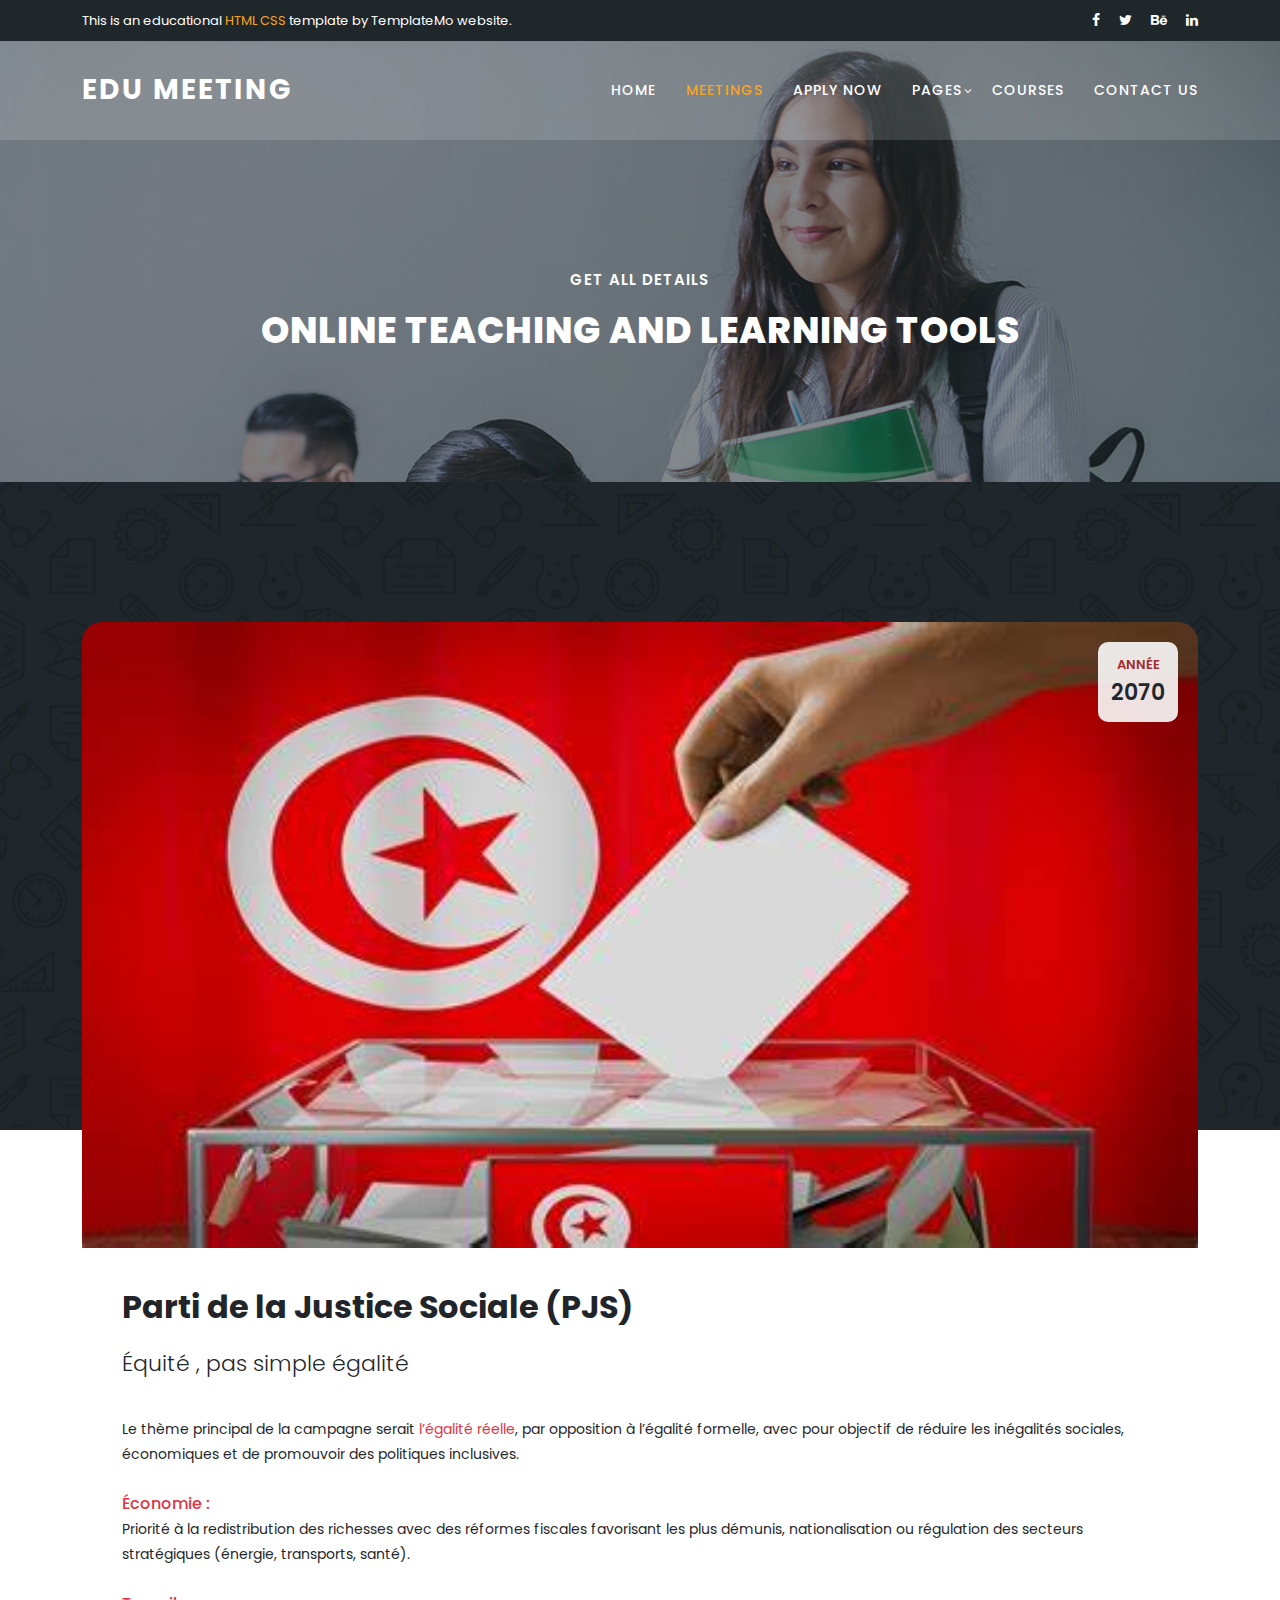
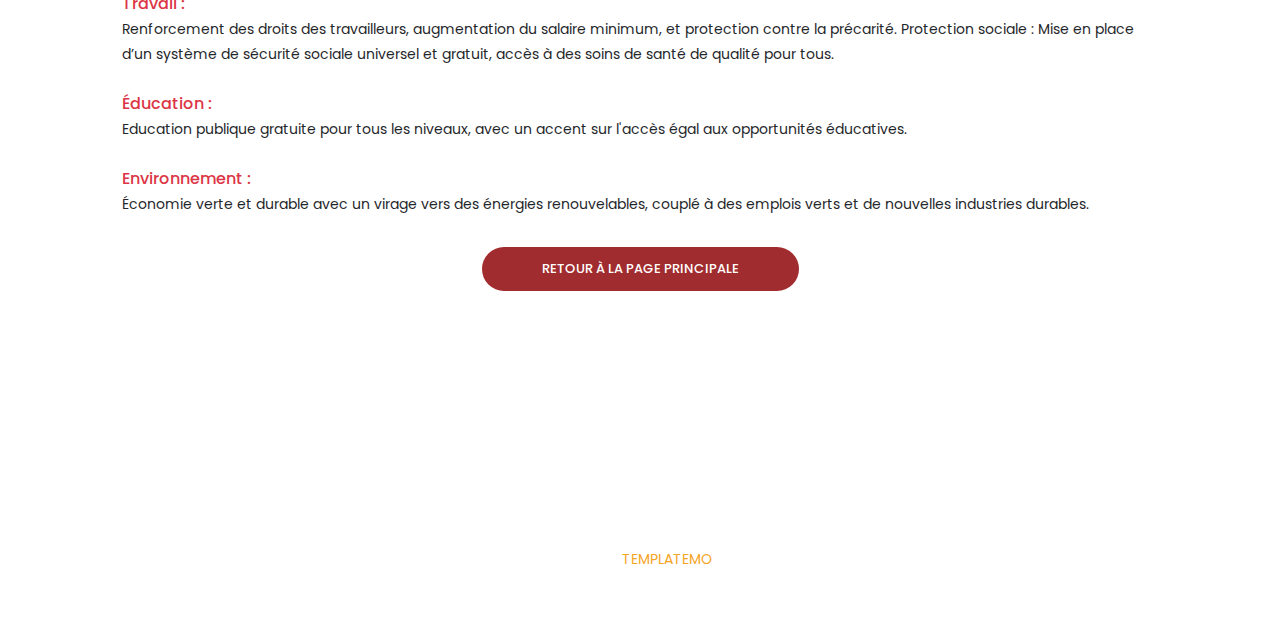
==== commit 75102477: "Details" ====
--- a/meeting-details.html
+++ b/meeting-details.html
@@ -112,60 +112,47 @@
             <div class="col-lg-12">
               <div class="meeting-single-item">
                 <div class="thumb">
-                  <div class="price">
-                    <span>$14.00</span>
+                  <div class="date">
+                    <h6>Année <span>2070</span></h6>
                   </div>
-                  <div class="date">
-                    <h6>Nov <span>12</span></h6>
-                  </div>
-                  <a href="meeting-details.html"><img src="assets/images/single-meeting.jpg" alt=""></a>
+                  
+                  <a href="meeting-details.html"><img src="assets/images/election" alt=""></a>
                 </div>
                 <div class="down-content">
-                  <a href="meeting-details.html"><h4>Online Teaching and Learning Tools</h4></a>
-                  <p>Recreio dos Bandeirantes, Rio de Janeiro - RJ, 22795-008, Brazil</p>
-                  <p class="description">
-                    This is an edu meeting HTML CSS template provided by <a href="https://templatemo.com/" target="_blank" rel="nofollow">TemplateMo website</a>. This is a Bootstrap v5.1.3 layout. If you need more free website templates like this one, please visit our website TemplateMo. Please tell your friends about our website. Thank you. If you want to get the latest collection of HTML CSS templates for your websites, you may visit <a rel="nofollow" href="https://www.toocss.com/" target="_blank">Too CSS website</a>. If you need a working contact form script, please visit <a href="https://templatemo.com/contact" target="_parent">our contact page</a> for more info.
+                  <h2 class="fw-bold mb-4">Parti de la Justice Sociale (PJS)</h2>
+                  <h4 class="fw-light">Équité , pas simple égalité</h4>
+                  <div class="description"> <p>
+                    <br>
                     
-                    <br><br>You are allowed to use this edu meeting CSS template for your school or university or business. You can feel free to modify or edit this layout. You are not allowed to redistribute the template ZIP file on any other template website. Please contact us for more information.
-                  </p>
-                  <div class="row">
-                    <div class="col-lg-4">
-                      <div class="hours">
-                        <h5>Hours</h5>
-                        <p>Monday - Friday: 07:00 AM - 13:00 PM<br>Saturday- Sunday: 09:00 AM - 15:00 PM</p>
-                      </div>
-                    </div>
-                    <div class="col-lg-4">
-                      <div class="location">
-                        <h5>Location</h5>
-                        <p>Recreio dos Bandeirantes, 
-                        <br>Rio de Janeiro - RJ, 22795-008, Brazil</p>
-                      </div>
-                    </div>
-                    <div class="col-lg-4">
-                      <div class="book now">
-                        <h5>Book Now</h5>
-                        <p>010-020-0340<br>090-080-0760</p>
-                      </div>
-                    </div>
-                    <div class="col-lg-12">
-                      <div class="share">
-                        <h5>Share:</h5>
-                        <ul>
-                          <li><a href="#">Facebook</a>,</li>
-                          <li><a href="#">Twitter</a>,</li>
-                          <li><a href="#">Linkedin</a>,</li>
-                          <li><a href="#">Behance</a></li>
-                        </ul>
-                      </div>
-                    </div>
-                  </div>
-                </div>
-              </div>
-            </div>
+                    Le thème principal de la campagne serait <span class="text-danger ">l’égalité réelle</span>, par opposition à l’égalité
+formelle, avec pour objectif de réduire les inégalités sociales, économiques et de
+promouvoir des politiques inclusives.
+
+<br>
+<br>
+<span class="text-danger h6">Économie : </span><br>Priorité à la redistribution des richesses avec des réformes fiscales
+favorisant les plus démunis, nationalisation ou régulation des secteurs
+stratégiques (énergie, transports, santé).
+<br>
+<br>
+<span class="text-danger h6">Travail :</span> <br>Renforcement des droits des travailleurs, augmentation du salaire
+minimum, et protection contre la précarité.
+Protection sociale : Mise en place d’un système de sécurité sociale universel et
+gratuit, accès à des soins de santé de qualité pour tous.
+<br>
+<br>
+<span class="text-danger h6">Éducation :</span> <br>Education publique gratuite pour tous les niveaux, avec un accent sur
+l'accès égal aux opportunités éducatives.
+<br>
+<br>
+<span class="text-danger h6"> Environnement :</span> <br>Économie verte et durable avec un virage vers des énergies
+renouvelables, couplé à des emplois verts et de nouvelles industries durables.
+</p>
+</div>
+                 
             <div class="col-lg-12">
               <div class="main-button-red">
-                <a href="meetings.html">Back To Meetings List</a>
+                <a href="index.html">Retour à la page principale</a>
               </div>
             </div>
           </div>
--- a/assets/css/templatemo-edu-meeting.css
+++ b/assets/css/templatemo-edu-meeting.css
@@ -1002,7 +1002,7 @@
 
 .meeting-item .down-content h4 {
   font-size: 18px;
-  color: #1f272b;
+  color: #000000;
   font-weight: 600;
   display: inline-block;
   margin-bottom: 15px;
@@ -1010,8 +1010,8 @@
 
 .meeting-item .down-content p {
   margin-left: 50px;
-  color: #1f272b;
-  font-size: 14px;
+  color: #272c2f;
+  font-size: 20px;
 }
 
 
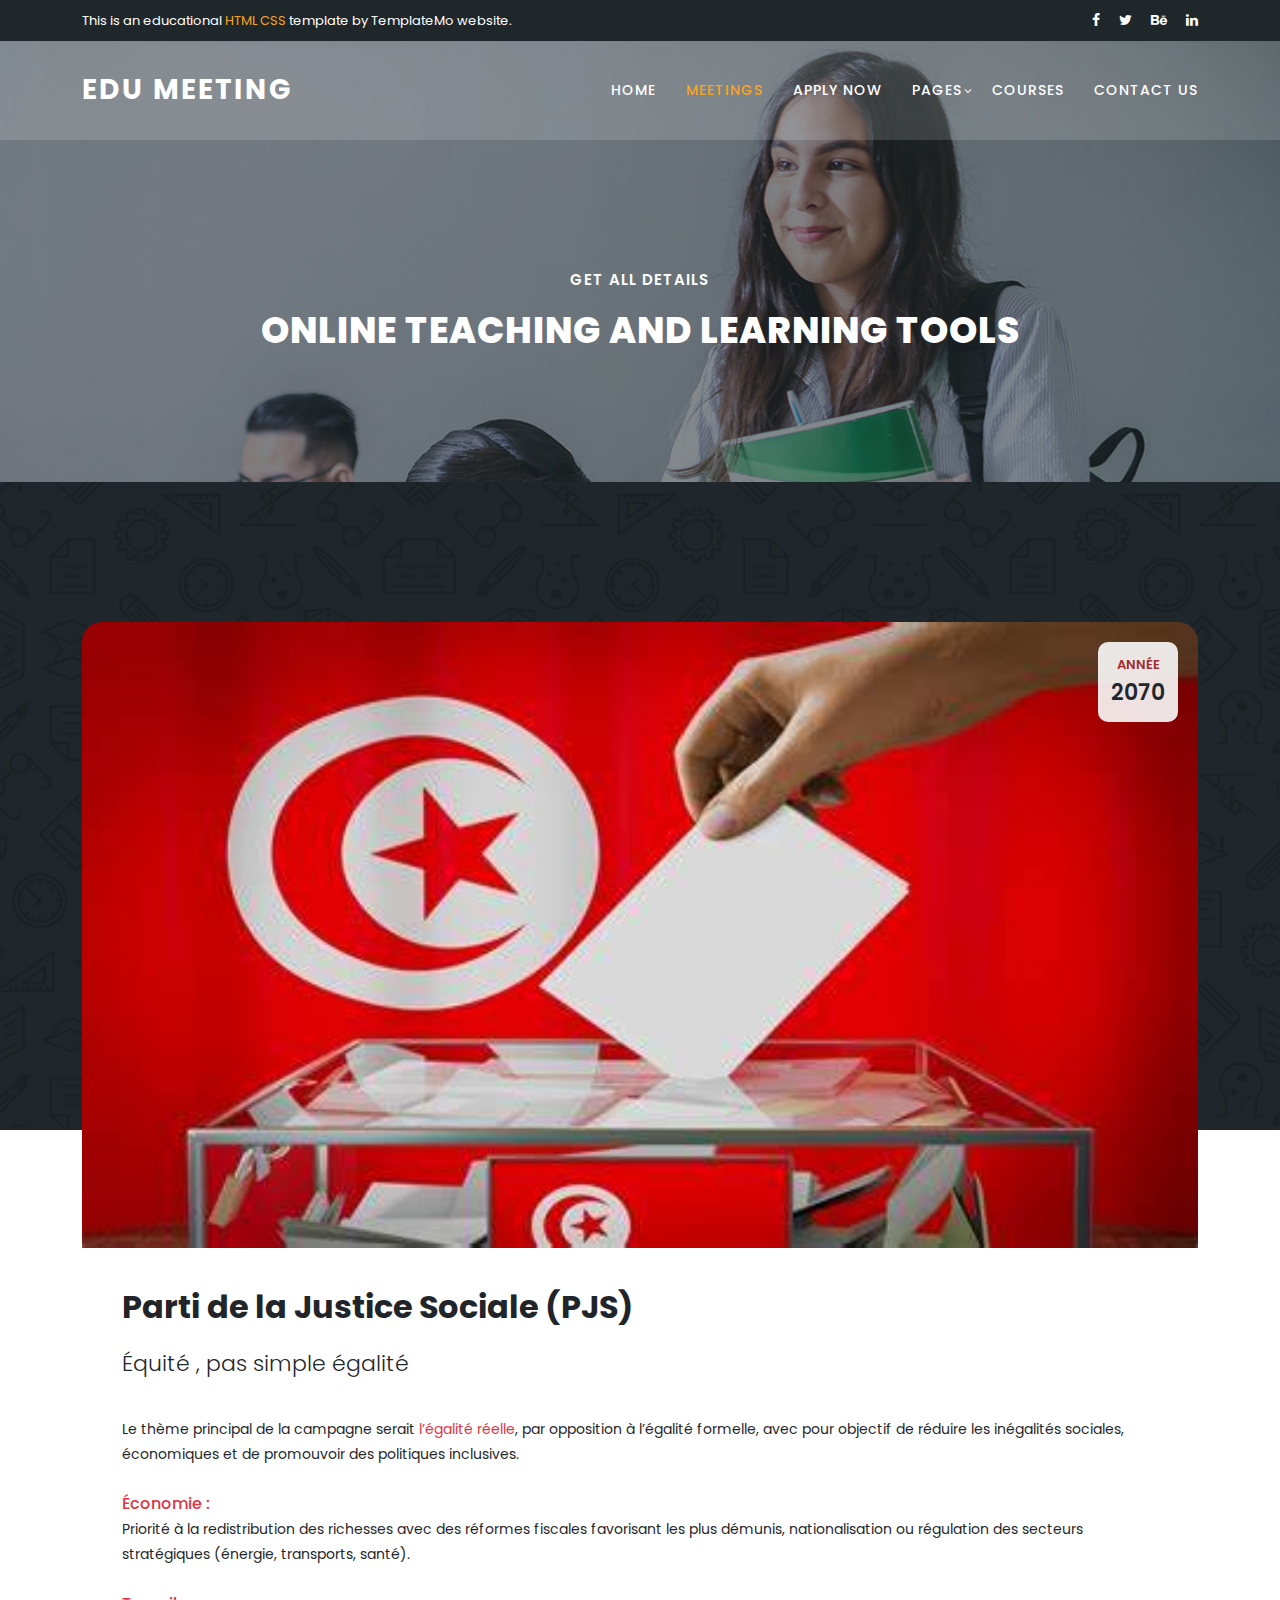
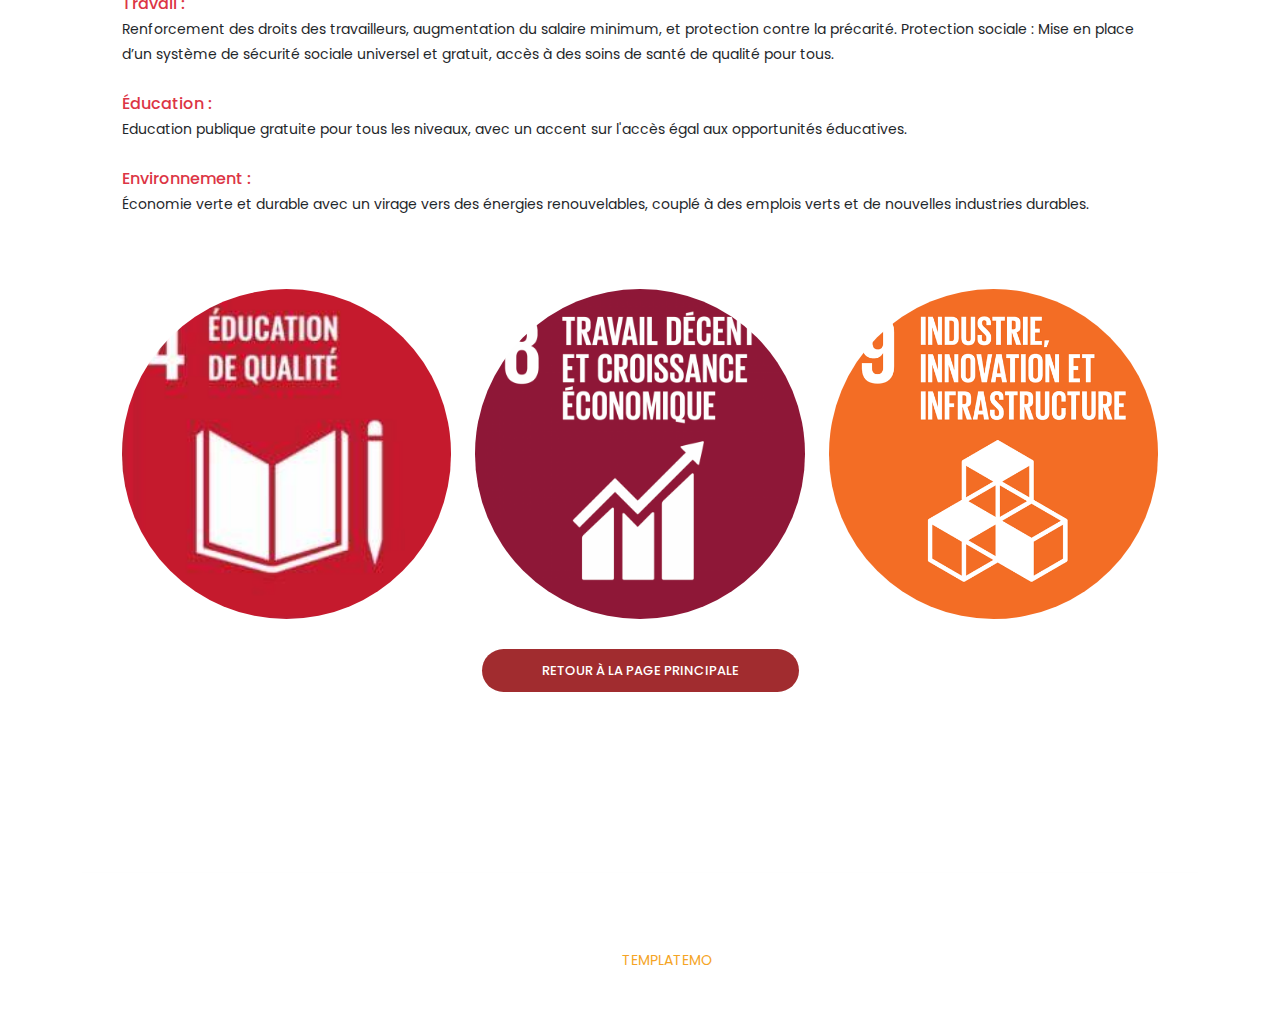
==== commit d2d184d3: "add odd" ====
--- a/meeting-details.html
+++ b/meeting-details.html
@@ -149,7 +149,20 @@
 renouvelables, couplé à des emplois verts et de nouvelles industries durables.
 </p>
 </div>
-                 
+<br>
+<br>
+<br>
+<div class="row">
+  <div class="col-lg-4">
+    <img src="assets/images/odd4" alt="ODD 4" class="img-fluid rounded-circle">
+  </div>
+  <div class="col-lg-4">
+    <img src="assets/images/odd8" alt="ODD 8" class="img-fluid rounded-circle">
+  </div>
+  <div class="col-lg-4">
+    <img src="assets/images/odd9" alt="ODD 9" class="img-fluid rounded-circle">
+  </div>
+</div>  
             <div class="col-lg-12">
               <div class="main-button-red">
                 <a href="index.html">Retour à la page principale</a>
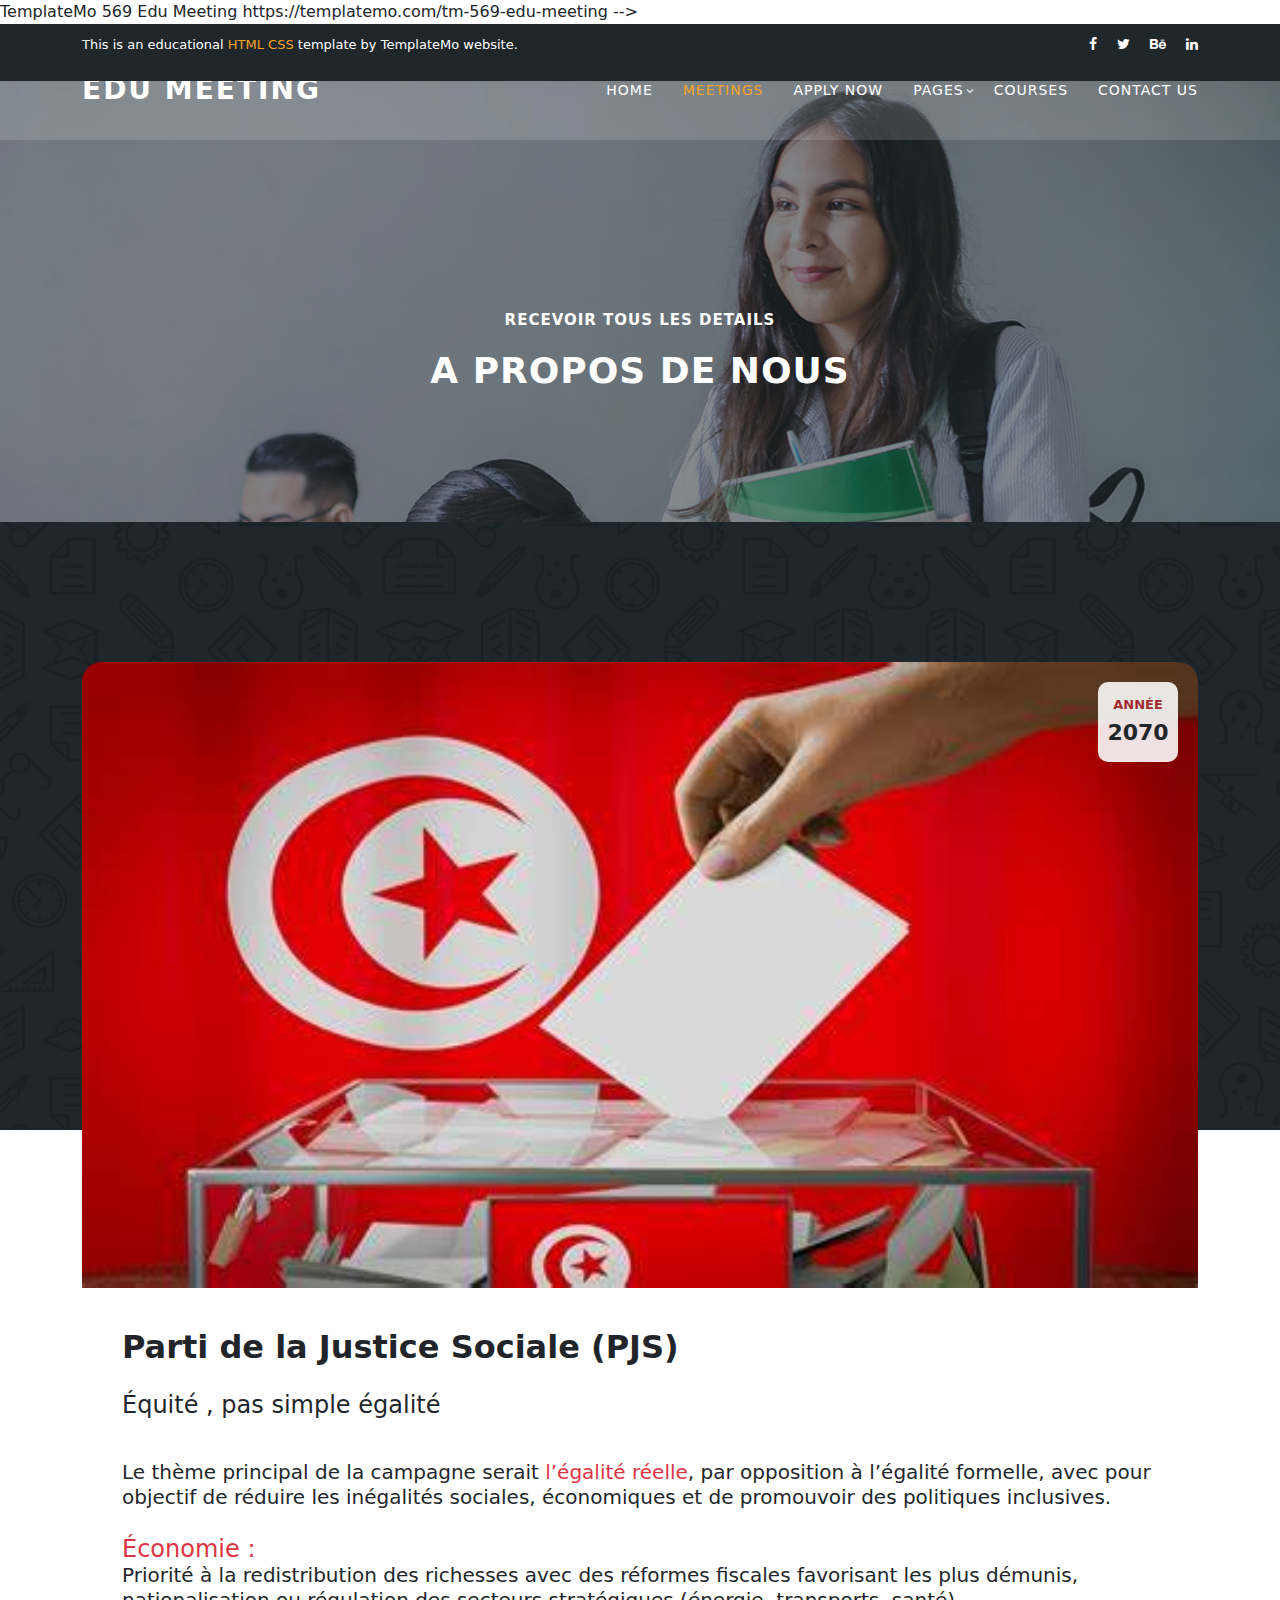
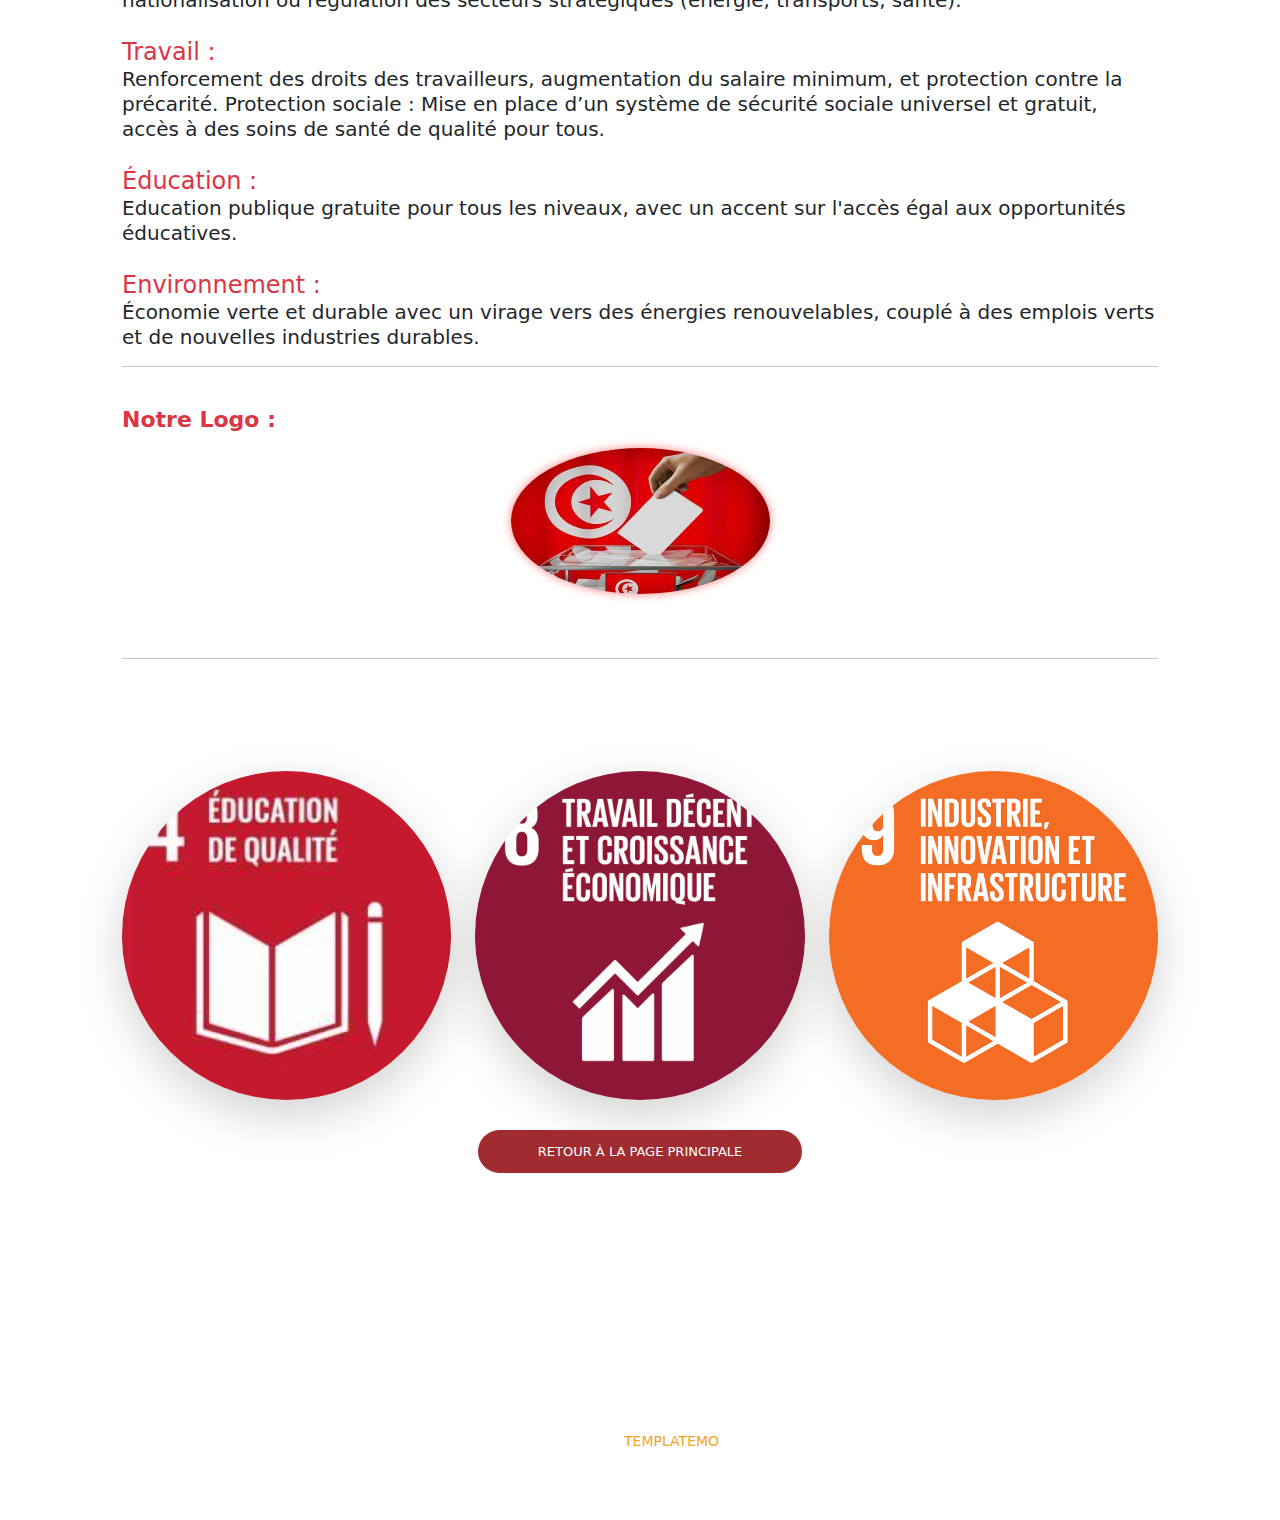
==== commit 52d88ce9: "odd informations and expandable container" ====
--- a/meeting-details.html
+++ b/meeting-details.html
@@ -20,7 +20,11 @@
     <link rel="stylesheet" href="assets/css/templatemo-edu-meeting.css">
     <link rel="stylesheet" href="assets/css/owl.css">
     <link rel="stylesheet" href="assets/css/lightbox.css">
-<!--
+
+<!-- Bootstrap CSS -->
+<link href="https://cdn.jsdelivr.net/npm/bootstrap@5.3.0-alpha1/dist/css/bootstrap.min.css" rel="stylesheet">
+<!-- Bootstrap JavaScript (necessary for collapse functionality) -->
+<script src="https://cdn.jsdelivr.net/npm/bootstrap@5.3.0-alpha1/dist/js/bootstrap.bundle.min.js"></script>
 
 TemplateMo 569 Edu Meeting
 
@@ -97,8 +101,8 @@
     <div class="container">
       <div class="row">
         <div class="col-lg-12">
-          <h6>Get all details</h6>
-          <h2>Online Teaching and Learning Tools</h2>
+          <h6>Recevoir tous les details</h6>
+          <h2>A PROPOS DE NOUS</h2>
         </div>
       </div>
     </div>
@@ -116,12 +120,12 @@
                     <h6>Année <span>2070</span></h6>
                   </div>
                   
-                  <a href="meeting-details.html"><img src="assets/images/election" alt=""></a>
+                  <img src="assets/images/election" alt="">
                 </div>
                 <div class="down-content">
                   <h2 class="fw-bold mb-4">Parti de la Justice Sociale (PJS)</h2>
-                  <h4 class="fw-light">Équité , pas simple égalité</h4>
-                  <div class="description"> <p>
+                  <h4 class="fw-light fs-4">Équité , pas simple égalité</h4>
+                  <div class="description"> <p class="fs-5">
                     <br>
                     
                     Le thème principal de la campagne serait <span class="text-danger ">l’égalité réelle</span>, par opposition à l’égalité
@@ -130,37 +134,77 @@
 
 <br>
 <br>
-<span class="text-danger h6">Économie : </span><br>Priorité à la redistribution des richesses avec des réformes fiscales
+<span class="text-danger h6 fs-4 ">Économie : </span><br>Priorité à la redistribution des richesses avec des réformes fiscales
 favorisant les plus démunis, nationalisation ou régulation des secteurs
 stratégiques (énergie, transports, santé).
 <br>
 <br>
-<span class="text-danger h6">Travail :</span> <br>Renforcement des droits des travailleurs, augmentation du salaire
+<span class="text-danger h6 fs-4">Travail :</span> <br>Renforcement des droits des travailleurs, augmentation du salaire
 minimum, et protection contre la précarité.
 Protection sociale : Mise en place d’un système de sécurité sociale universel et
 gratuit, accès à des soins de santé de qualité pour tous.
 <br>
 <br>
-<span class="text-danger h6">Éducation :</span> <br>Education publique gratuite pour tous les niveaux, avec un accent sur
+<span class="text-danger h6 fs-4">Éducation :</span> <br>Education publique gratuite pour tous les niveaux, avec un accent sur
 l'accès égal aux opportunités éducatives.
 <br>
 <br>
-<span class="text-danger h6"> Environnement :</span> <br>Économie verte et durable avec un virage vers des énergies
+<span class="text-danger h6 fs-4"> Environnement :</span> <br>Économie verte et durable avec un virage vers des énergies
 renouvelables, couplé à des emplois verts et de nouvelles industries durables.
 </p>
 </div>
-<br>
-<br>
-<br>
+<hr>
+<br>
+<h4 class=" text-danger">Notre Logo : </h4> <br>
+<div class="d-flex justify-content-center">
+  <img src="assets/images/election" alt="Notre logo" class="img-fluid w-25 rounded-circle" data-bs-toggle="collapse" data-bs-target="#expandableContent" style="cursor: pointer; box-shadow: 0 0 10px rgba(255, 0, 0, 0.5); transition: all 0.3s ease;" onmouseover="this.style.boxShadow='0 0 30px rgba(255, 0, 0, 0.5)';" onmouseout="this.style.boxShadow='0 0 10px rgba(255, 0, 0, 0.5)';">
+</div>
+<br>
+<br>
+<div id="expandableContent" class="collapse mt-3 border-3">
+  <div class="card card-body">
+    <h4 class="text-danger fs-4">Description du logo : </h4>
+      <p class="fs-5"><br>
+        <span class="text-danger fs-4">Symbole central : </span>
+        <br> Une main levée tenant un épi de blé. La main levée symbolise la
+        lutte et la solidarité des travailleurs, tandis que l'épi de blé représente la
+        redistribution des richesses et la prospérité collective. <br>
+        <span class="text-danger fs-4">Couleurs :</span> <br> Le rouge, couleur historique du socialisme, symbolise la lutte, le
+        changement et la justice sociale. <br>
+        <span class="text-danger fs-4">Forme :</span> <br> Un cercle autour de la main et de l'épi, pour symboliser l’unité et la
+        cohésion du parti autour de ces valeurs.</p>
+  </div>
+</div>
+<hr>
+<br>
+<br>
+<br>
+<br>
+
 <div class="row">
   <div class="col-lg-4">
-    <img src="assets/images/odd4" alt="ODD 4" class="img-fluid rounded-circle">
+    <a href="odd4_details.html"><img src="assets/images/odd4" alt="ODD 4" 
+     class="img-fluid rounded-circle shadow-lg" 
+     style="transition: transform 0.3s ease;" 
+     onmouseover="this.style.transform='scale(1.1)'" 
+     onmouseout="this.style.transform='scale(1)'"></a>
+
   </div>
   <div class="col-lg-4">
-    <img src="assets/images/odd8" alt="ODD 8" class="img-fluid rounded-circle">
+    <a href="odd8_details.html"><img src="assets/images/odd8" alt="ODD 8" 
+    class="img-fluid rounded-circle shadow-lg" 
+    style="transition: transform 0.3s ease;" 
+    onmouseover="this.style.transform='scale(1.1)'" 
+    onmouseout="this.style.transform='scale(1)'"></a>
+
   </div>
   <div class="col-lg-4">
-    <img src="assets/images/odd9" alt="ODD 9" class="img-fluid rounded-circle">
+    <a href="odd9_details.html"><img src="assets/images/odd9" alt="ODD 9" 
+     class="img-fluid rounded-circle shadow-lg" 
+     style="transition: transform 0.3s ease;" 
+     onmouseover="this.style.transform='scale(1.1)'" 
+     onmouseout="this.style.transform='scale(1)'"></a>
+
   </div>
 </div>  
             <div class="col-lg-12">
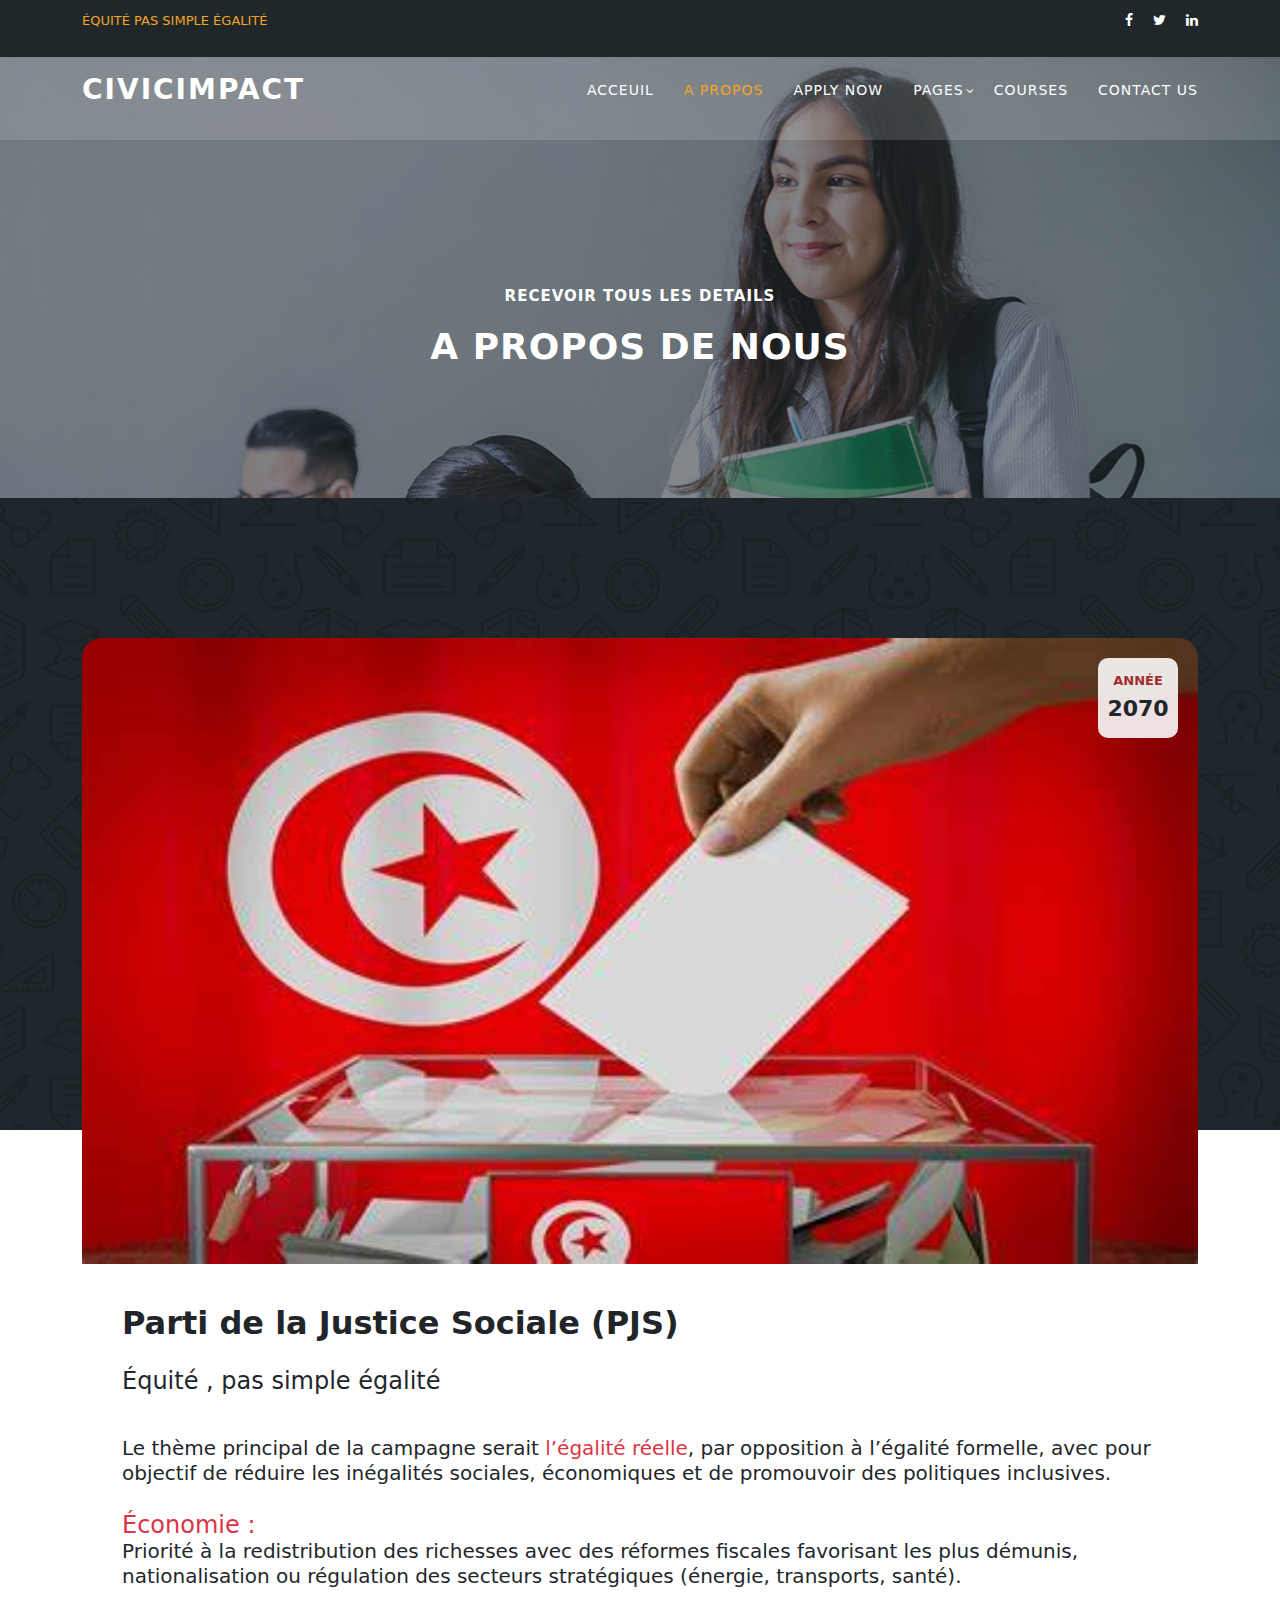
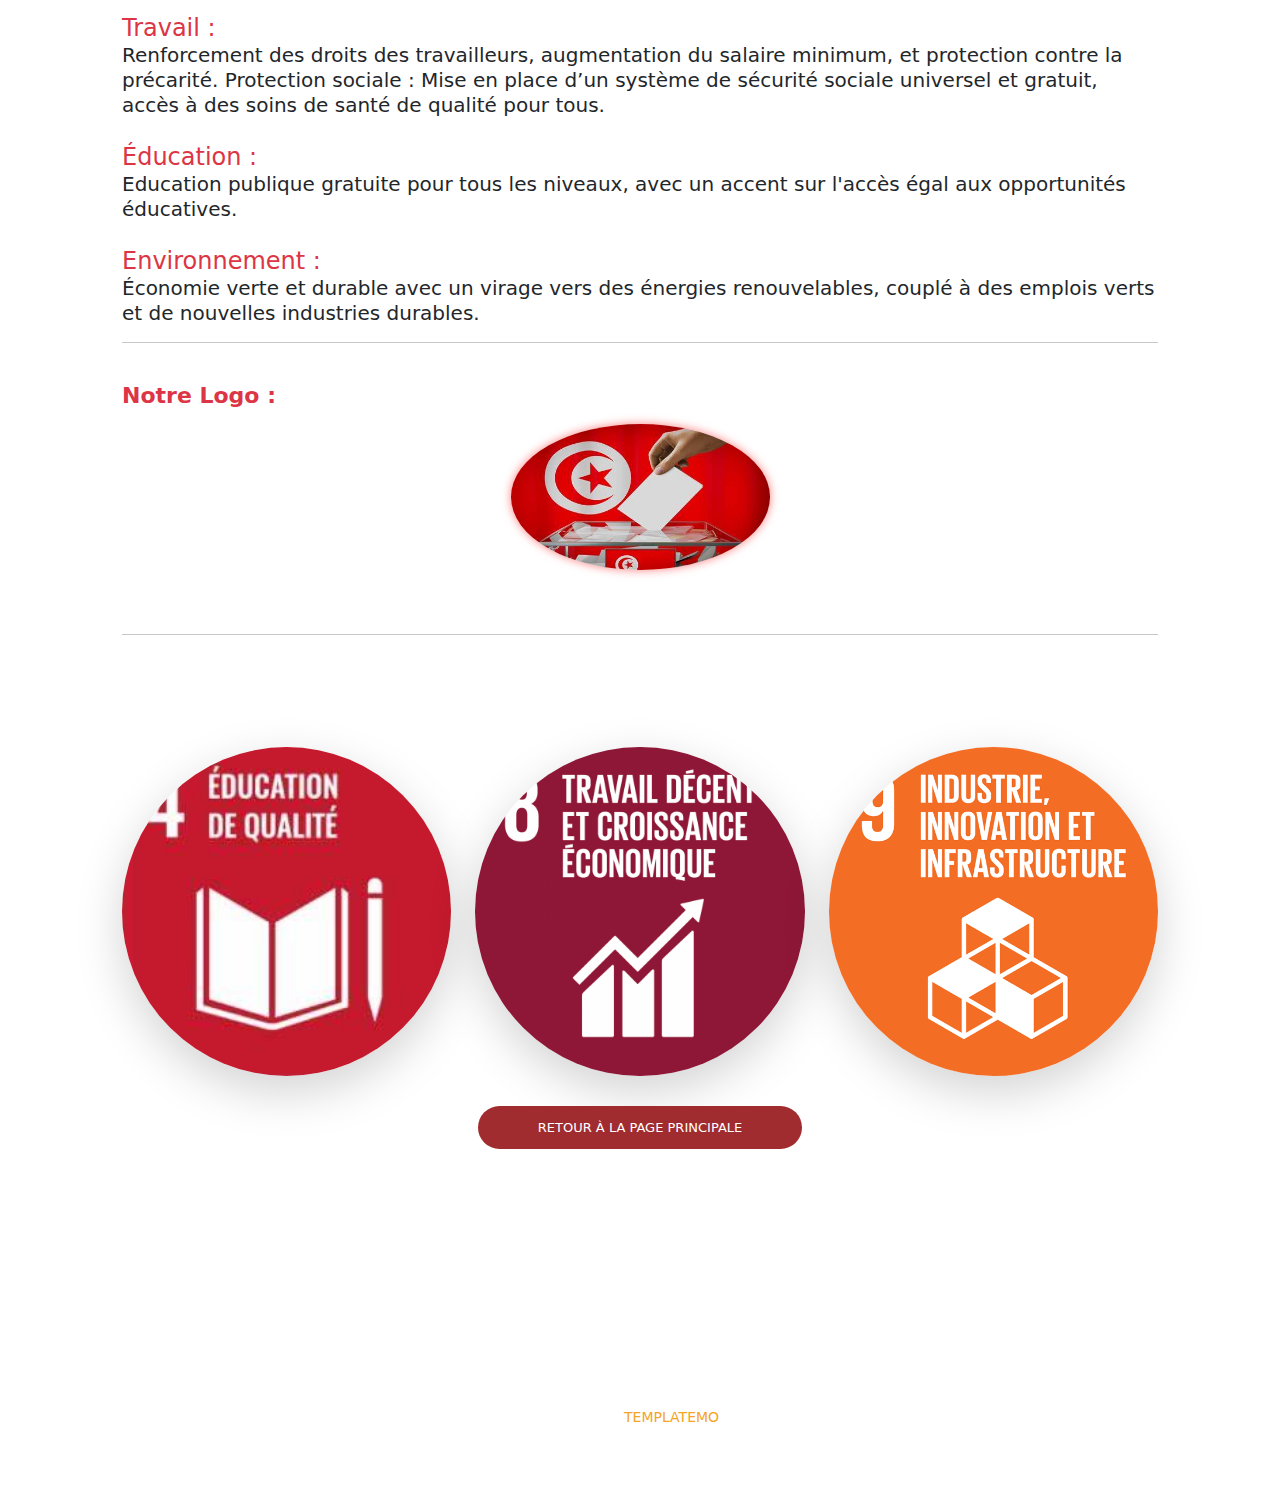
==== commit b222185f: "Third" ====
--- a/meeting-details.html
+++ b/meeting-details.html
@@ -26,16 +26,13 @@
 <!-- Bootstrap JavaScript (necessary for collapse functionality) -->
 <script src="https://cdn.jsdelivr.net/npm/bootstrap@5.3.0-alpha1/dist/js/bootstrap.bundle.min.js"></script>
 
-TemplateMo 569 Edu Meeting
-
-https://templatemo.com/tm-569-edu-meeting
-
--->
-  </head>
+
+</head>
 
 <body>
 
    
+
 
   <!-- Sub Header -->
   <div class="sub-header">
@@ -43,7 +40,7 @@
       <div class="row">
         <div class="col-lg-8 col-sm-8">
           <div class="left-content">
-            <p>This is an educational <em>HTML CSS</em> template by TemplateMo website.</p>
+            <p> <em>ÉQUITÉ PAS SIMPLE ÉGALITÉ</em></p>
           </div>
         </div>
         <div class="col-lg-4 col-sm-4">
@@ -51,7 +48,7 @@
             <ul>
               <li><a href="#"><i class="fa fa-facebook"></i></a></li>
               <li><a href="#"><i class="fa fa-twitter"></i></a></li>
-              <li><a href="#"><i class="fa fa-behance"></i></a></li>
+             
               <li><a href="#"><i class="fa fa-linkedin"></i></a></li>
             </ul>
           </div>
@@ -62,39 +59,39 @@
 
   <!-- ***** Header Area Start ***** -->
   <header class="header-area header-sticky">
-      <div class="container">
-          <div class="row">
-              <div class="col-12">
-                  <nav class="main-nav">
-                      <!-- ***** Logo Start ***** -->
-                      <a href="index.html" class="logo">
-                          Edu Meeting
-                      </a>
-                      <!-- ***** Logo End ***** -->
-                      <!-- ***** Menu Start ***** -->
-                      <ul class="nav">
-                          <li><a href="index.html">Home</a></li>
-                          <li><a href="meetings.html" class="active">Meetings</a></li>
-                          <li><a href="index.html">Apply Now</a></li>
-                          <li class="has-sub">
-                              <a href="javascript:void(0)">Pages</a>
-                              <ul class="sub-menu">
-                                  <li><a href="meetings.html">Upcoming Meetings</a></li>
-                                  <li><a href="meeting-details.html">Meeting Details</a></li>
-                              </ul>
-                          </li>
-                          <li><a href="index.html">Courses</a></li> 
-                          <li><a href="index.html">Contact Us</a></li> 
-                      </ul>        
-                      <a class='menu-trigger'>
-                          <span>Menu</span>
-                      </a>
-                      <!-- ***** Menu End ***** -->
-                  </nav>
-              </div>
-          </div>
-      </div>
-  </header>
+    <div class="container">
+        <div class="row">
+            <div class="col-12">
+                <nav class="main-nav">
+                    <!-- ***** Logo Start ***** -->
+                    <a href="index.html" class="logo">
+                        CivicImpact
+                    </a>
+                    <!-- ***** Logo End ***** -->
+                    <!-- ***** Menu Start ***** -->
+                    <ul class="nav">
+                        <li ><a href="index.html" >Acceuil</a></li>
+                        <li><a href="meeting-details.html" class="active">A Propos</a></li>
+                        <li class="scroll-to-section"><a href="#apply">Apply Now</a></li>
+                        <li class="has-sub">
+                            <a href="javascript:void(0)">Pages</a>
+                            <ul class="sub-menu">
+                                <li><a href="meetings.html">Upcoming Meetings</a></li>
+                                <li><a href="meeting-details.html">Meeting Details</a></li>
+                            </ul>
+                        </li>
+                        <li class="scroll-to-section"><a href="#courses">Courses</a></li> 
+                        <li class="scroll-to-section"><a href="#contact">Contact Us</a></li> 
+                    </ul>        
+                    <a class='menu-trigger'>
+                        <span>Menu</span>
+                    </a>
+                    <!-- ***** Menu End ***** -->
+                </nav>
+            </div>
+        </div>
+    </div>
+</header>
   <!-- ***** Header Area End ***** -->
 
   <section class="heading-page header-text" id="top">
--- a/assets/css/templatemo-edu-meeting.css
+++ b/assets/css/templatemo-edu-meeting.css
@@ -64,6 +64,7 @@
 * html .clearfix {
   height: 1%;
 }
+
 
 ul, li {
   padding: 0;
@@ -893,7 +894,7 @@
   background-attachment: fixed;
   background-repeat: no-repeat;
   background-size: cover;
-  padding-top: 230px;
+  
   padding-bottom: 110px;
 }
 
@@ -1330,7 +1331,7 @@
   background-attachment: fixed;
   background-repeat: no-repeat;
   background-size: cover;
-  padding: 140px 0px 0px 0px;
+ padding-bottom: 100px;
 }
 
 section.contact-us #contact {
